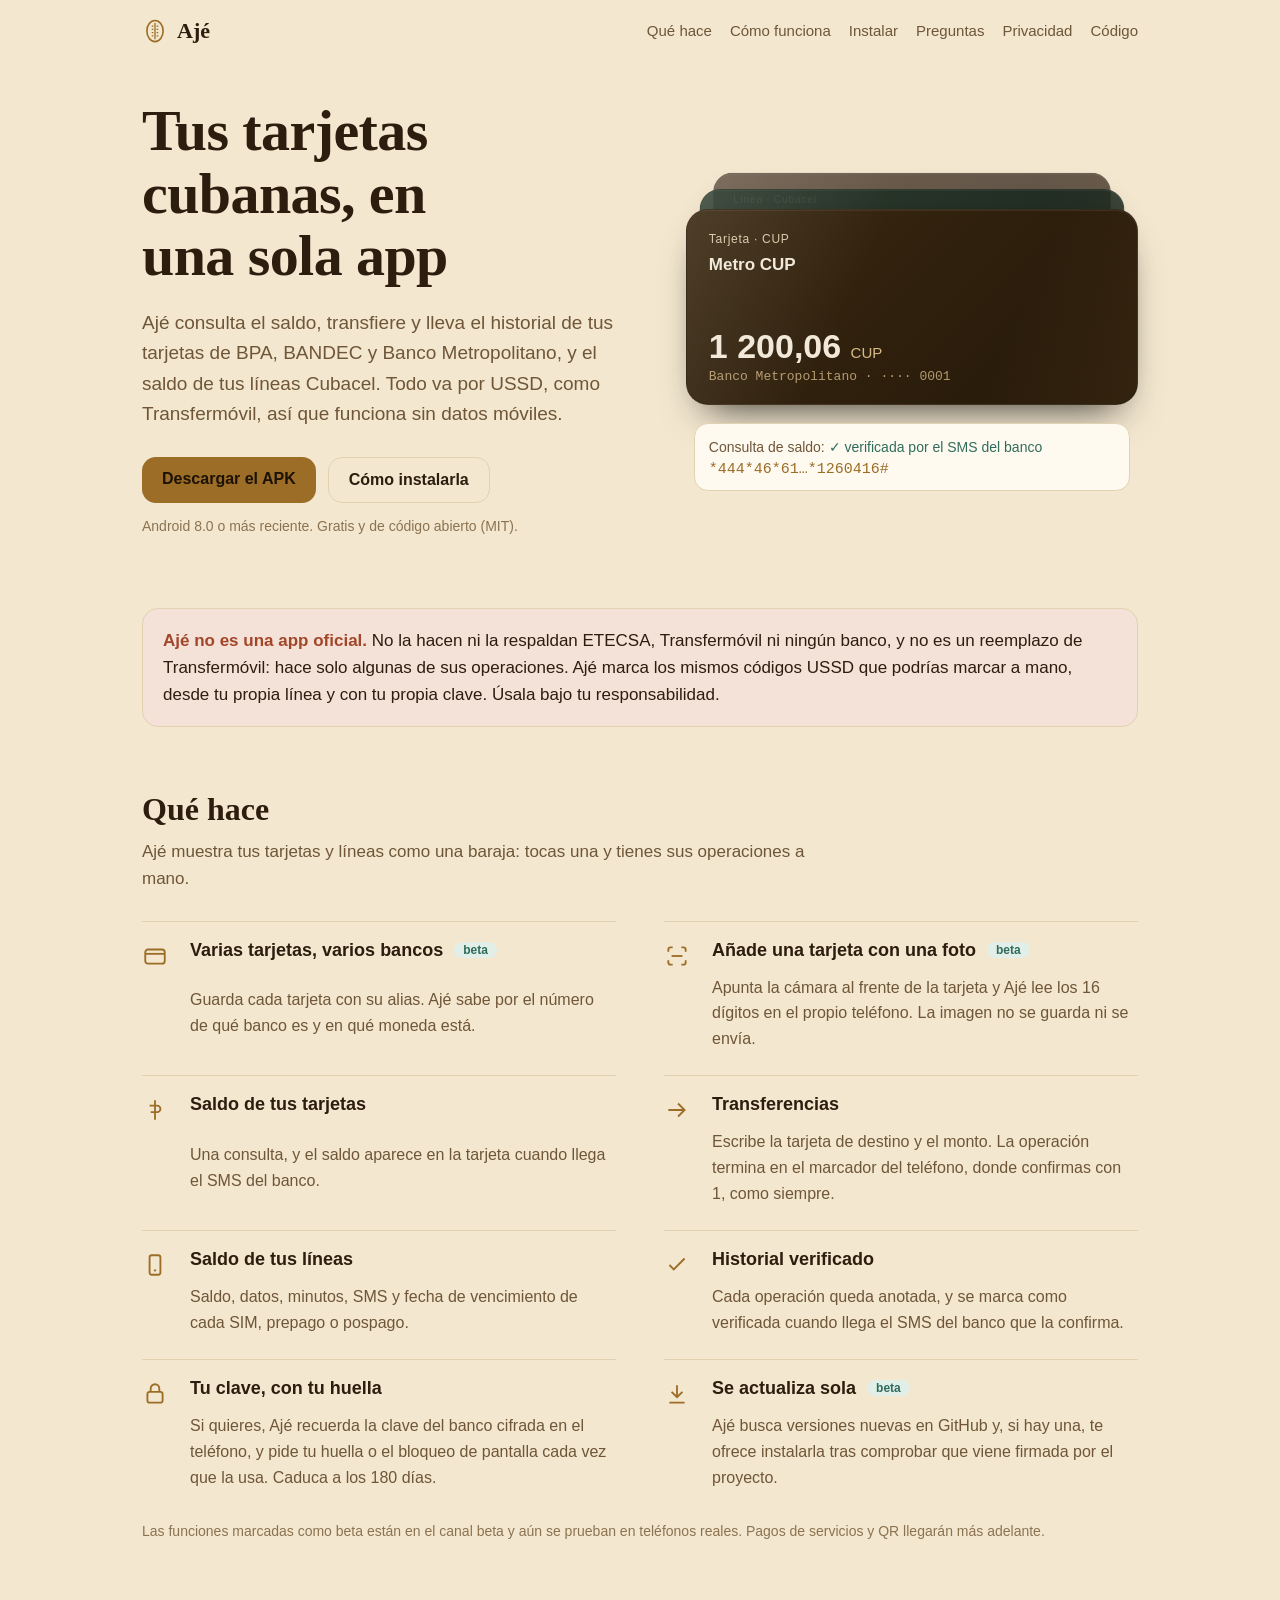
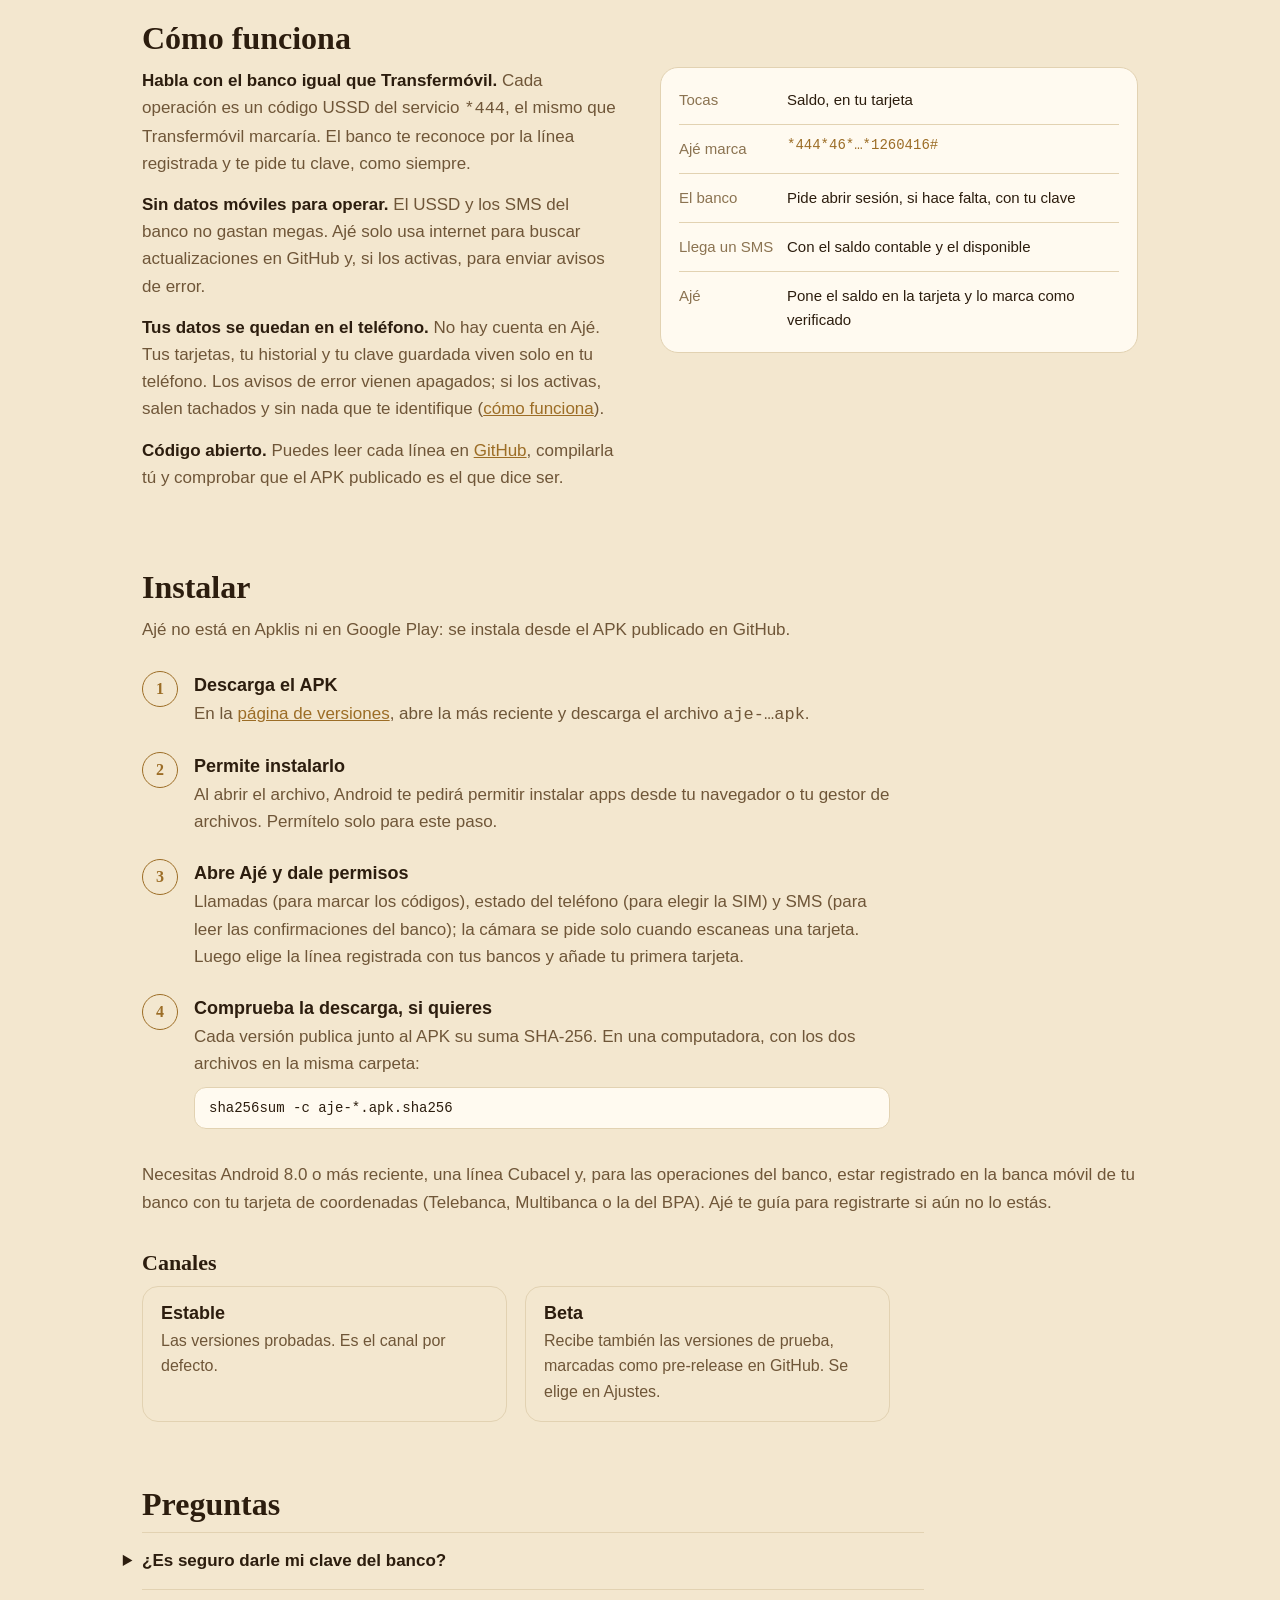
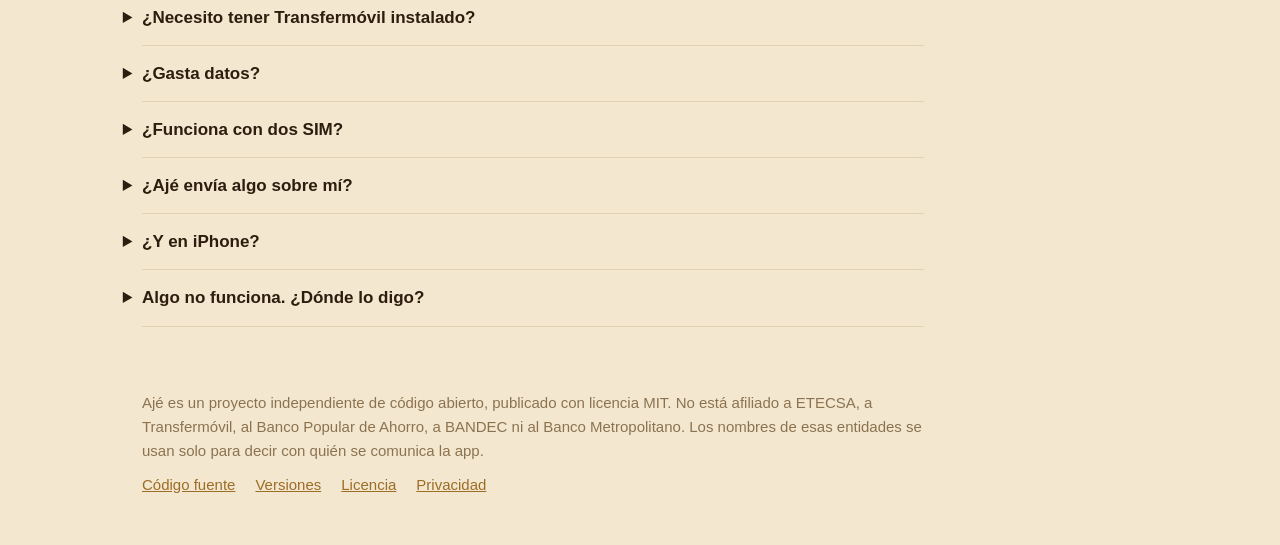
==== site/index.html @ 2c9b6131 "docs: landing moves to site/, privacy page and telemetry docs docs/index.html, which GitHub Pages se" ====
<!doctype html>
<html lang="es">
<head>
<meta charset="utf-8">
<meta name="viewport" content="width=device-width,initial-scale=1">
<title>Ajé · tus tarjetas cubanas en una app</title>
<meta name="description" content="Ajé es una app Android de código abierto para consultar saldo, transferir y gestionar tus tarjetas de BPA, BANDEC y Banco Metropolitano por USSD, sin datos móviles. No es una app oficial.">
<meta name="theme-color" content="#17100a">
<style>
:root{
  --bg:#17100a;--surface:#211710;--raised:#2b1f15;--line:#3a2a1b;
  --gold:#e8b765;--gold-deep:#c4914a;--bone:#f1e8d8;--muted:#b09a7d;--faint:#8a765c;
  --river:#5fa391;--river-bg:#16271f;--clay-bg:#2a1611;--clay:#e0937a;
  --serif:"Iowan Old Style","Palatino Linotype",Palatino,"Book Antiqua",Georgia,serif;
  --sans:-apple-system,BlinkMacSystemFont,"Segoe UI",Roboto,"Helvetica Neue",Arial,sans-serif;
  --mono:ui-monospace,"SF Mono",Menlo,Consolas,"Liberation Mono",monospace;
}
@media (prefers-color-scheme:light){
  :root{--bg:#f3e7cf;--surface:#fffaf0;--raised:#f7eeda;--line:#e2d2b2;--gold:#9c6d26;--gold-deep:#7d561c;
    --bone:#2c1d0e;--muted:#6f5638;--faint:#8b7351;--river:#2f6b5c;--river-bg:#e2efe8;--clay-bg:#f4e2d8;--clay:#a2462a}
}
*{box-sizing:border-box}
html{-webkit-text-size-adjust:100%}
body{margin:0;background:var(--bg);color:var(--bone);font:17px/1.6 var(--sans)}
a{color:var(--gold)}
a:focus-visible,button:focus-visible,summary:focus-visible{outline:2px solid var(--gold);outline-offset:3px;border-radius:4px}
.wrap{max-width:1040px;margin:0 auto;padding:0 22px}
header.top{display:flex;align-items:center;gap:14px;padding:18px 0}
.mark{font:600 22px var(--serif);color:var(--bone);text-decoration:none;display:flex;align-items:center;gap:9px}
.mark svg{width:26px;height:26px}
header.top nav{margin-left:auto;display:flex;gap:18px;font-size:15px}
header.top nav a{color:var(--muted);text-decoration:none}
header.top nav a:hover{color:var(--bone)}

/* hero: the deck of cards the app shows, and the code it dials */
.hero{display:grid;grid-template-columns:1.05fr .95fr;gap:44px;align-items:center;padding:38px 0 30px}
h1{font:600 clamp(36px,5.4vw,58px)/1.08 var(--serif);margin:0;letter-spacing:-.01em;max-width:13ch}
.lede{font-size:19px;color:var(--muted);max-width:34em;margin:20px 0 0}
.ctas{display:flex;flex-wrap:wrap;gap:12px;margin-top:28px}
.btn{display:inline-block;padding:13px 20px;border-radius:14px;font:600 16px var(--sans);text-decoration:none}
.btn.gold{background:var(--gold);color:#1d1206}
.btn.ghost{border:1px solid var(--line);color:var(--bone)}
.small{font-size:14px;color:var(--faint);margin-top:12px}

.deck{position:relative;height:330px}
.card{position:absolute;left:0;right:0;height:196px;border-radius:22px;padding:20px 22px;color:#f1e8d8;
  display:flex;flex-direction:column;justify-content:space-between;border:1px solid rgba(255,255,255,.08);
  box-shadow:0 22px 40px -20px rgba(0,0,0,.75),inset 0 1px 0 rgba(255,255,255,.07)}
.card:before{content:"";position:absolute;inset:0;border-radius:inherit;background:linear-gradient(115deg,rgba(255,255,255,.1),transparent 38%,transparent 70%,rgba(232,183,101,.08));pointer-events:none}
.card .kind{font-size:12px;letter-spacing:.06em;color:#d8c8a8}
.card .name{font-weight:600;margin-top:2px}
.card .bal{font:600 34px/1 var(--sans);font-variant-numeric:tabular-nums}
.card .bal small{font-size:15px;color:#d8bb86;font-weight:500}
.card .no{font:13px var(--mono);color:#b49a6f;margin-top:6px}
.c3{top:0;transform:scale(.88);background:linear-gradient(135deg,#352318,#20140b);opacity:.7}
.c2{top:22px;transform:scale(.94);background:linear-gradient(135deg,#243528,#132019);opacity:.88}
.c1{top:48px;background:linear-gradient(135deg,#3a2912,#241708)}
.dial{position:absolute;left:8px;right:8px;bottom:0;background:var(--surface);border:1px solid var(--line);border-radius:14px;padding:12px 14px;font-size:14px;color:var(--muted)}
.dial code{display:block;font:15px var(--mono);color:var(--gold);margin-top:3px;white-space:nowrap;overflow:hidden;text-overflow:ellipsis}
.dial .ok{color:var(--river)}
@media (prefers-reduced-motion:no-preference){
  .c1{animation:rise .9s cubic-bezier(.2,0,0,1) .1s both}
  .dial{animation:fade .6s ease-out .7s both}
  @keyframes rise{from{transform:translateY(26px);opacity:0}}
  @keyframes fade{from{opacity:0}}
}

.notice{margin:26px 0 8px;padding:18px 20px;border-radius:16px;background:var(--clay-bg);color:var(--bone);border:1px solid var(--line)}
.notice p{margin:0;max-width:62em}
.notice b{color:var(--clay)}

section{padding:56px 0 8px}
h2{font:600 32px/1.15 var(--serif);margin:0 0 10px}
.intro{color:var(--muted);max-width:40em;margin:0 0 28px}

.features{display:grid;grid-template-columns:1fr 1fr;gap:6px 48px}
.feat{display:grid;grid-template-columns:34px 1fr;gap:4px 14px;padding:18px 0;border-top:1px solid var(--line)}
.feat svg{width:26px;height:26px;color:var(--gold);margin-top:3px}
.feat h3{font:600 18px var(--sans);margin:0}
.feat p{margin:2px 0 0;color:var(--muted);font-size:16px;grid-column:2}
.tag{display:inline-block;font-size:12px;font-weight:600;border-radius:999px;padding:1px 9px;margin-left:6px;vertical-align:2px;background:var(--river-bg);color:var(--river)}

.how{display:grid;grid-template-columns:1fr 1fr;gap:40px;align-items:start}
.how p{color:var(--muted);margin:0 0 14px}
.how p b{color:var(--bone)}
.flow{background:var(--surface);border:1px solid var(--line);border-radius:18px;padding:8px 18px}
.flow div{display:grid;grid-template-columns:96px 1fr;gap:12px;padding:12px 0;border-bottom:1px solid var(--line);font-size:15px}
.flow div:last-child{border:0}
.flow span{color:var(--faint)}
.flow code{font:14px var(--mono);color:var(--gold);overflow-wrap:anywhere}

ol.steps{list-style:none;counter-reset:s;padding:0;margin:0;max-width:44em}
ol.steps li{counter-increment:s;position:relative;padding:4px 0 24px 52px}
ol.steps li:before{content:counter(s);position:absolute;left:0;top:0;width:34px;height:34px;border-radius:50%;
  border:1px solid var(--gold);color:var(--gold);display:grid;place-items:center;font:600 16px var(--serif)}
ol.steps h3{font:600 18px var(--sans);margin:0 0 4px}
ol.steps p{margin:0;color:var(--muted)}
pre{background:var(--surface);border:1px solid var(--line);border-radius:12px;padding:12px 14px;font:14px var(--mono);color:var(--bone);overflow-x:auto;margin:10px 0 0}
.req{margin-top:8px;color:var(--muted)}

.channels{display:grid;grid-template-columns:1fr 1fr;gap:18px;margin-top:6px;max-width:44em}
.channels div{border:1px solid var(--line);border-radius:16px;padding:16px 18px}
.channels h3{margin:0 0 4px;font:600 18px var(--sans)}
.channels p{margin:0;color:var(--muted);font-size:16px}

details{border-top:1px solid var(--line);padding:14px 0;max-width:46em}
details:last-of-type{border-bottom:1px solid var(--line)}
summary{cursor:pointer;font-weight:600;list-style-position:outside}
details p{color:var(--muted);margin:10px 0 0}

footer{padding:56px 0 40px;color:var(--faint);font-size:15px}
footer p{max-width:52em;margin:0 0 10px}

@media (max-width:820px){
  .hero,.how{grid-template-columns:1fr;gap:30px}
  .features,.channels{grid-template-columns:1fr}
  header.top nav{display:none}
  .deck{height:310px;max-width:400px}
}
</style>
</head>
<body>
<div class="wrap">

<header class="top">
  <a class="mark" href="#">
    <svg viewBox="0 0 32 32" aria-hidden="true"><ellipse cx="16" cy="16" rx="10" ry="13" fill="none" stroke="currentColor" stroke-width="2" style="color:var(--gold)"/><path d="M16 6v20M12 10h2M12 14h2M12 18h2M12 22h2M18 10h2M18 14h2M18 18h2M18 22h2" stroke="currentColor" stroke-width="1.6" style="color:var(--gold)"/></svg>
    Ajé
  </a>
  <nav aria-label="Secciones">
    <a href="#que-hace">Qué hace</a>
    <a href="#como-funciona">Cómo funciona</a>
    <a href="#instalar">Instalar</a>
    <a href="#preguntas">Preguntas</a>
    <a href="privacidad">Privacidad</a>
    <a href="https://github.com/apiad/aje">Código</a>
  </nav>
</header>

<main>
<div class="hero">
  <div>
    <h1>Tus tarjetas cubanas, en una sola app</h1>
    <p class="lede">Ajé consulta el saldo, transfiere y lleva el historial de tus tarjetas de BPA, BANDEC y Banco Metropolitano, y el saldo de tus líneas Cubacel. Todo va por USSD, como Transfermóvil, así que funciona sin datos móviles.</p>
    <div class="ctas">
      <a class="btn gold" href="https://github.com/apiad/aje/releases">Descargar el APK</a>
      <a class="btn ghost" href="#instalar">Cómo instalarla</a>
    </div>
    <p class="small">Android 8.0 o más reciente. Gratis y de código abierto (MIT).</p>
  </div>
  <div class="deck" aria-label="Así se ven tus cuentas en Ajé (datos de ejemplo)">
    <div class="card c3"><div><div class="kind">Línea · Cubacel</div><div class="name">SIM 1</div></div><div><div class="bal">185,00 <small>CUP</small></div></div></div>
    <div class="card c2"><div><div class="kind">Tarjeta · USD</div><div class="name">BANDEC MLC</div></div><div><div class="bal">215,40 <small>USD</small></div></div></div>
    <div class="card c1"><div><div class="kind">Tarjeta · CUP</div><div class="name">Metro CUP</div></div><div><div class="bal">1 200,06 <small>CUP</small></div><div class="no">Banco Metropolitano · ···· 0001</div></div></div>
    <div class="dial">Consulta de saldo: <span class="ok">✓ verificada por el SMS del banco</span><code>*444*46*61…*1260416#</code></div>
  </div>
</div>

<div class="notice" role="note">
  <p><b>Ajé no es una app oficial.</b> No la hacen ni la respaldan ETECSA, Transfermóvil ni ningún banco, y no es un reemplazo de Transfermóvil: hace solo algunas de sus operaciones. Ajé marca los mismos códigos USSD que podrías marcar a mano, desde tu propia línea y con tu propia clave. Úsala bajo tu responsabilidad.</p>
</div>

<section id="que-hace">
  <h2>Qué hace</h2>
  <p class="intro">Ajé muestra tus tarjetas y líneas como una baraja: tocas una y tienes sus operaciones a mano.</p>
  <div class="features">
    <div class="feat">
      <svg viewBox="0 0 24 24" fill="none" stroke="currentColor" stroke-width="1.7" aria-hidden="true"><rect x="3" y="6" width="18" height="13" rx="2.5"/><path d="M3 10h18"/></svg>
      <h3>Varias tarjetas, varios bancos <span class="tag">beta</span></h3>
      <p>Guarda cada tarjeta con su alias. Ajé sabe por el número de qué banco es y en qué moneda está.</p>
    </div>
    <div class="feat">
      <svg viewBox="0 0 24 24" fill="none" stroke="currentColor" stroke-width="1.7" aria-hidden="true"><path d="M4 8V6a2 2 0 0 1 2-2h2M16 4h2a2 2 0 0 1 2 2v2M20 16v2a2 2 0 0 1-2 2h-2M8 20H6a2 2 0 0 1-2-2v-2"/><path d="M7 12h10"/></svg>
      <h3>Añade una tarjeta con una foto <span class="tag">beta</span></h3>
      <p>Apunta la cámara al frente de la tarjeta y Ajé lee los 16 dígitos en el propio teléfono. La imagen no se guarda ni se envía.</p>
    </div>
    <div class="feat">
      <svg viewBox="0 0 24 24" fill="none" stroke="currentColor" stroke-width="1.7" aria-hidden="true"><path d="M12 3v18M7 8h7a3 3 0 0 1 0 6H8"/></svg>
      <h3>Saldo de tus tarjetas</h3>
      <p>Una consulta, y el saldo aparece en la tarjeta cuando llega el SMS del banco.</p>
    </div>
    <div class="feat">
      <svg viewBox="0 0 24 24" fill="none" stroke="currentColor" stroke-width="1.7" aria-hidden="true"><path d="M4 12h14M13 6l6 6-6 6"/></svg>
      <h3>Transferencias</h3>
      <p>Escribe la tarjeta de destino y el monto. La operación termina en el marcador del teléfono, donde confirmas con 1, como siempre.</p>
    </div>
    <div class="feat">
      <svg viewBox="0 0 24 24" fill="none" stroke="currentColor" stroke-width="1.7" aria-hidden="true"><rect x="7" y="3" width="10" height="18" rx="2"/><path d="M11 17h2"/></svg>
      <h3>Saldo de tus líneas</h3>
      <p>Saldo, datos, minutos, SMS y fecha de vencimiento de cada SIM, prepago o pospago.</p>
    </div>
    <div class="feat">
      <svg viewBox="0 0 24 24" fill="none" stroke="currentColor" stroke-width="1.7" aria-hidden="true"><path d="M5 12l4 4 10-10"/></svg>
      <h3>Historial verificado</h3>
      <p>Cada operación queda anotada, y se marca como verificada cuando llega el SMS del banco que la confirma.</p>
    </div>
    <div class="feat">
      <svg viewBox="0 0 24 24" fill="none" stroke="currentColor" stroke-width="1.7" aria-hidden="true"><rect x="5" y="10" width="14" height="10" rx="2"/><path d="M8 10V7a4 4 0 0 1 8 0v3"/></svg>
      <h3>Tu clave, con tu huella</h3>
      <p>Si quieres, Ajé recuerda la clave del banco cifrada en el teléfono, y pide tu huella o el bloqueo de pantalla cada vez que la usa. Caduca a los 180 días.</p>
    </div>
    <div class="feat">
      <svg viewBox="0 0 24 24" fill="none" stroke="currentColor" stroke-width="1.7" aria-hidden="true"><path d="M12 4v11M7 10l5 5 5-5M5 20h14"/></svg>
      <h3>Se actualiza sola <span class="tag">beta</span></h3>
      <p>Ajé busca versiones nuevas en GitHub y, si hay una, te ofrece instalarla tras comprobar que viene firmada por el proyecto.</p>
    </div>
  </div>
  <p class="small">Las funciones marcadas como beta están en el canal beta y aún se prueban en teléfonos reales. Pagos de servicios y QR llegarán más adelante.</p>
</section>

<section id="como-funciona">
  <h2>Cómo funciona</h2>
  <div class="how">
    <div>
      <p><b>Habla con el banco igual que Transfermóvil.</b> Cada operación es un código USSD del servicio <code>*444</code>, el mismo que Transfermóvil marcaría. El banco te reconoce por la línea registrada y te pide tu clave, como siempre.</p>
      <p><b>Sin datos móviles para operar.</b> El USSD y los SMS del banco no gastan megas. Ajé solo usa internet para buscar actualizaciones en GitHub y, si los activas, para enviar avisos de error.</p>
      <p><b>Tus datos se quedan en el teléfono.</b> No hay cuenta en Ajé. Tus tarjetas, tu historial y tu clave guardada viven solo en tu teléfono. Los avisos de error vienen apagados; si los activas, salen tachados y sin nada que te identifique (<a href="privacidad">cómo funciona</a>).</p>
      <p><b>Código abierto.</b> Puedes leer cada línea en <a href="https://github.com/apiad/aje">GitHub</a>, compilarla tú y comprobar que el APK publicado es el que dice ser.</p>
    </div>
    <div class="flow" aria-label="Una consulta de saldo, paso a paso">
      <div><span>Tocas</span>Saldo, en tu tarjeta</div>
      <div><span>Ajé marca</span><code>*444*46*…*1260416#</code></div>
      <div><span>El banco</span>Pide abrir sesión, si hace falta, con tu clave</div>
      <div><span>Llega un SMS</span>Con el saldo contable y el disponible</div>
      <div><span>Ajé</span>Pone el saldo en la tarjeta y lo marca como verificado</div>
    </div>
  </div>
</section>

<section id="instalar">
  <h2>Instalar</h2>
  <p class="intro">Ajé no está en Apklis ni en Google Play: se instala desde el APK publicado en GitHub.</p>
  <ol class="steps">
    <li><h3>Descarga el APK</h3><p>En la <a href="https://github.com/apiad/aje/releases">página de versiones</a>, abre la más reciente y descarga el archivo <code>aje-…apk</code>.</p></li>
    <li><h3>Permite instalarlo</h3><p>Al abrir el archivo, Android te pedirá permitir instalar apps desde tu navegador o tu gestor de archivos. Permítelo solo para este paso.</p></li>
    <li><h3>Abre Ajé y dale permisos</h3><p>Llamadas (para marcar los códigos), estado del teléfono (para elegir la SIM) y SMS (para leer las confirmaciones del banco); la cámara se pide solo cuando escaneas una tarjeta. Luego elige la línea registrada con tus bancos y añade tu primera tarjeta.</p></li>
    <li><h3>Comprueba la descarga, si quieres</h3><p>Cada versión publica junto al APK su suma SHA-256. En una computadora, con los dos archivos en la misma carpeta:</p><pre>sha256sum -c aje-*.apk.sha256</pre></li>
  </ol>
  <p class="req">Necesitas Android 8.0 o más reciente, una línea Cubacel y, para las operaciones del banco, estar registrado en la banca móvil de tu banco con tu tarjeta de coordenadas (Telebanca, Multibanca o la del BPA). Ajé te guía para registrarte si aún no lo estás.</p>

  <h3 style="font:600 22px var(--serif);margin:34px 0 10px">Canales</h3>
  <div class="channels">
    <div><h3>Estable</h3><p>Las versiones probadas. Es el canal por defecto.</p></div>
    <div><h3>Beta</h3><p>Recibe también las versiones de prueba, marcadas como pre-release en GitHub. Se elige en Ajustes.</p></div>
  </div>
</section>

<section id="preguntas">
  <h2>Preguntas</h2>
  <details>
    <summary>¿Es seguro darle mi clave del banco?</summary>
    <p>Ajé solo pone la clave dentro del código que marca, igual que si la escribieras tú en el marcador. No la guarda salvo que lo pidas, y entonces queda cifrada con una llave del propio teléfono que exige tu huella o tu bloqueo de pantalla. Solo viaja al banco, dentro del código que marca, y a ningún otro sitio.</p>
  </details>
  <details>
    <summary>¿Necesito tener Transfermóvil instalado?</summary>
    <p>No. Ajé habla directamente con el banco por USSD. Para las operaciones que Ajé no hace todavía, sigue usando Transfermóvil.</p>
  </details>
  <details>
    <summary>¿Gasta datos?</summary>
    <p>Las operaciones no: van por USSD y SMS. Solo buscar e instalar una actualización usa internet, unos 7 MB por versión, y los avisos de error si los activas, unos pocos KB.</p>
  </details>
  <details>
    <summary>¿Funciona con dos SIM?</summary>
    <p>Sí. Eliges una vez qué línea está registrada con tus bancos, y Ajé hace siempre las operaciones del banco desde esa SIM. El saldo móvil se consulta en cada línea.</p>
  </details>
  <details>
    <summary>¿Ajé envía algo sobre mí?</summary>
    <p>Solo si activas los avisos de error, al abrirla por primera vez o en Ajustes. Entonces envía errores y la forma de los mensajes del banco que no sabe leer, con los números y los nombres tachados en el teléfono y sin ningún identificador. Cualquiera puede descargar todo lo recibido. Los detalles están en la <a href="privacidad">página de privacidad</a>.</p>
  </details>
  <details>
    <summary>¿Y en iPhone?</summary>
    <p>No. iOS no deja que una app marque códigos USSD ni lea sus respuestas o los SMS del banco.</p>
  </details>
  <details>
    <summary>Algo no funciona. ¿Dónde lo digo?</summary>
    <p>Abre un issue en <a href="https://github.com/apiad/aje/issues">GitHub</a> diciendo qué hiciste, qué esperabas y qué pasó. Nunca pegues tu número de tarjeta completo ni tu clave.</p>
  </details>
</section>
</main>

<footer>
  <p>Ajé es un proyecto independiente de código abierto, publicado con licencia MIT. No está afiliado a ETECSA, a Transfermóvil, al Banco Popular de Ahorro, a BANDEC ni al Banco Metropolitano. Los nombres de esas entidades se usan solo para decir con quién se comunica la app.</p>
  <p style="display:flex;gap:20px;flex-wrap:wrap"><a href="https://github.com/apiad/aje">Código fuente</a><a href="https://github.com/apiad/aje/releases">Versiones</a><a href="https://github.com/apiad/aje/blob/main/LICENSE">Licencia</a><a href="privacidad">Privacidad</a></p>
</footer>
</div>
</body>
</html>
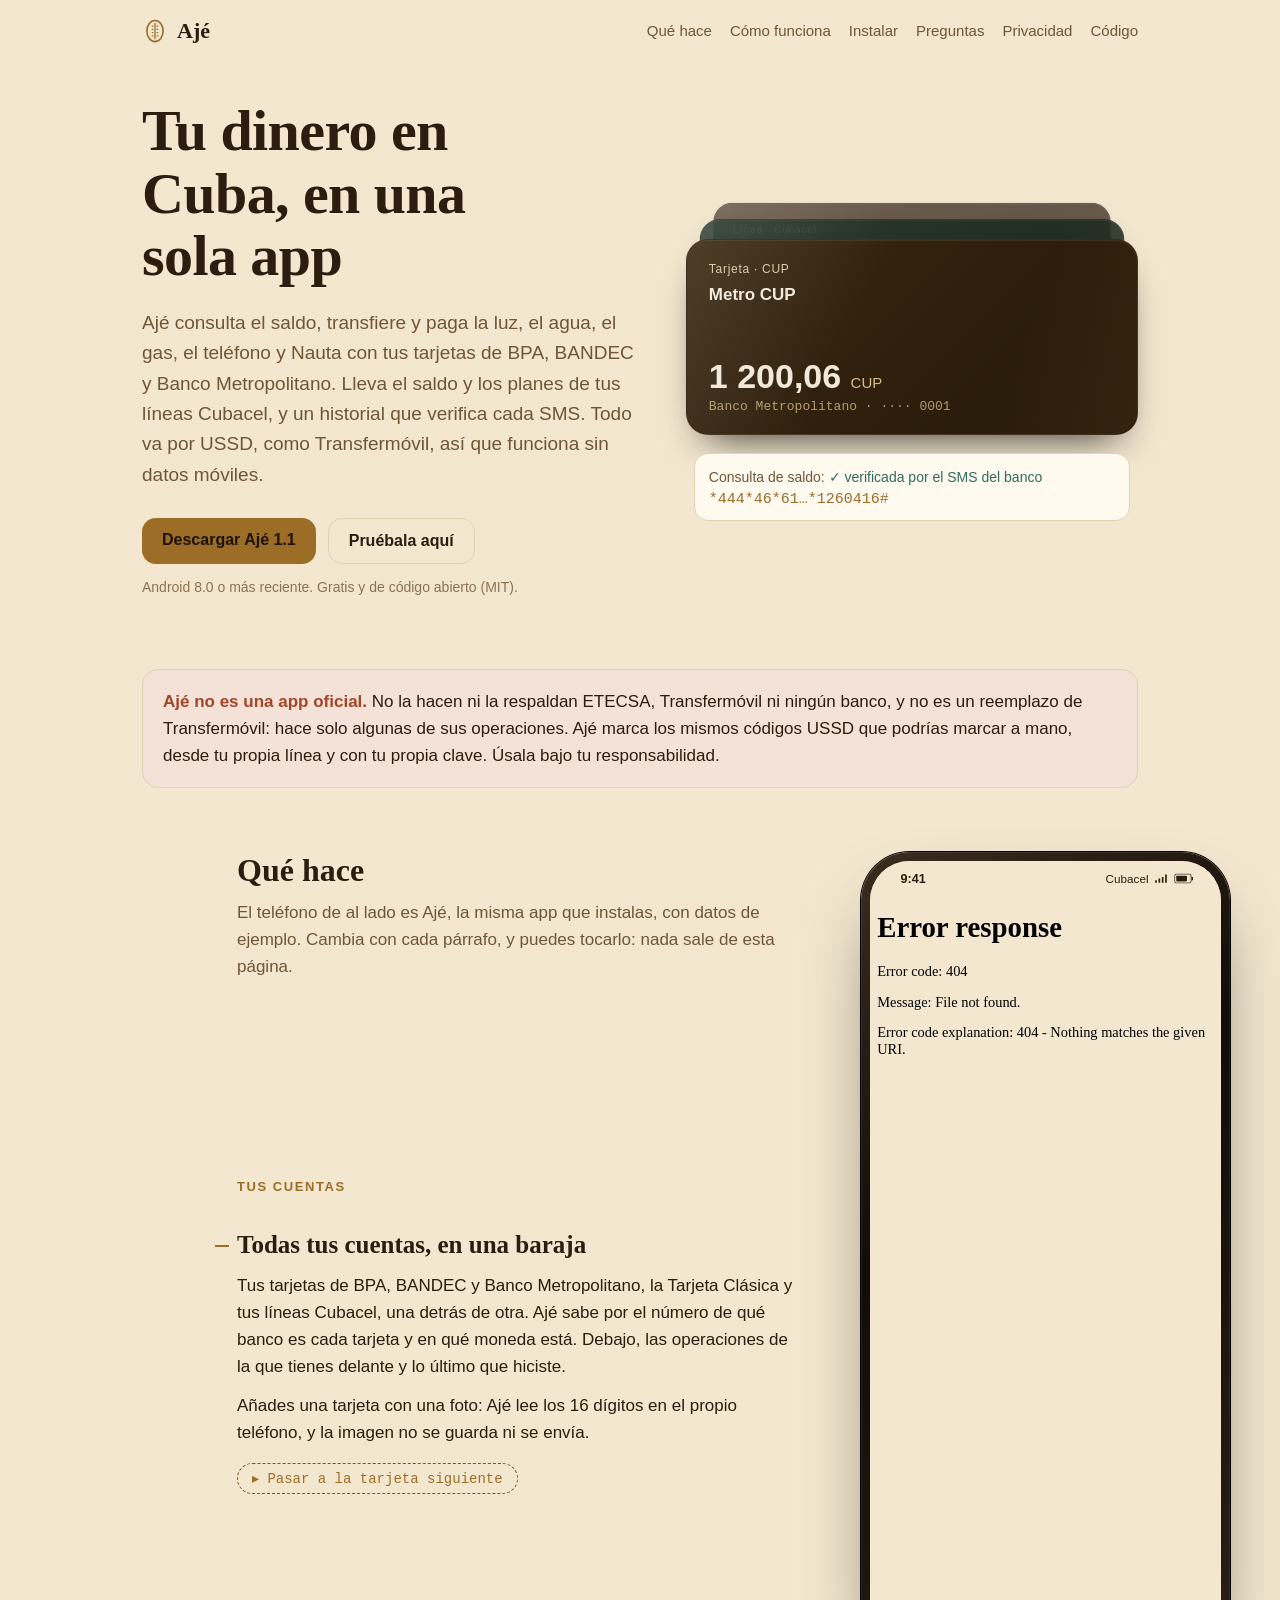
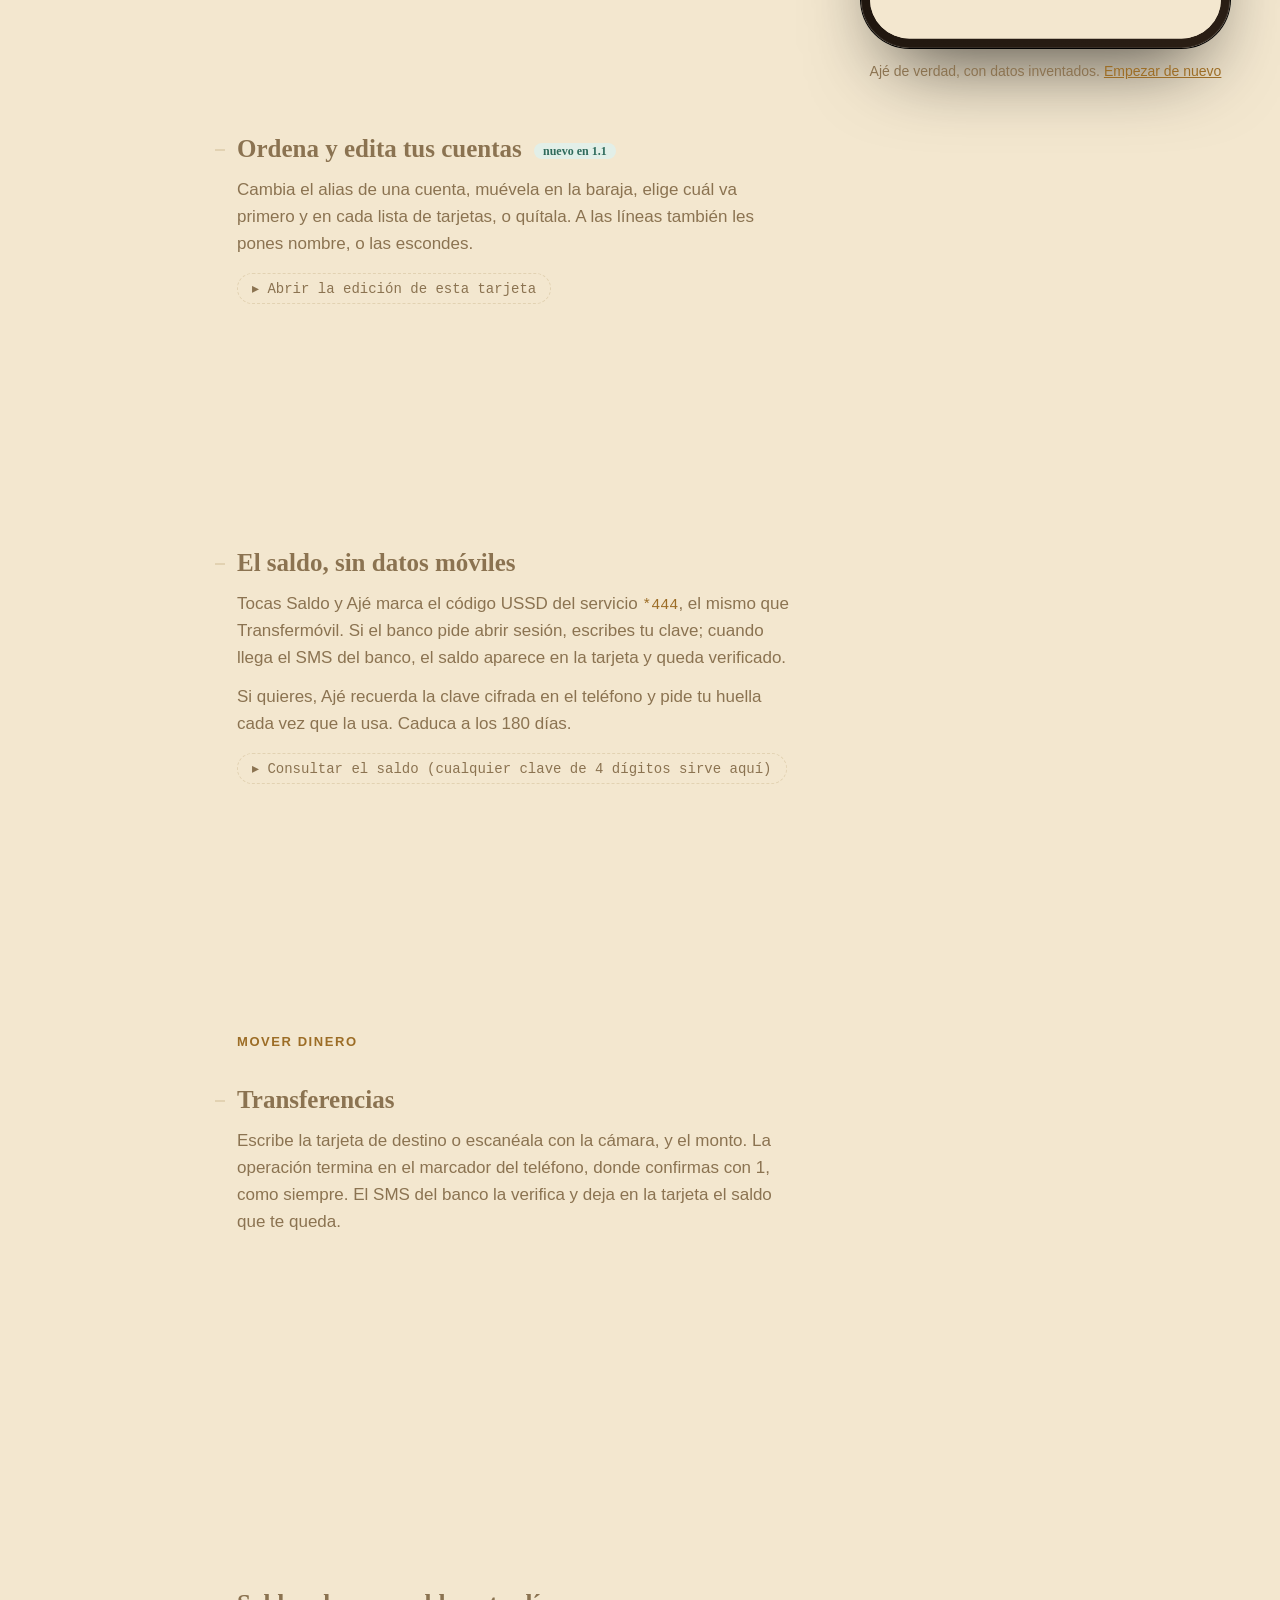
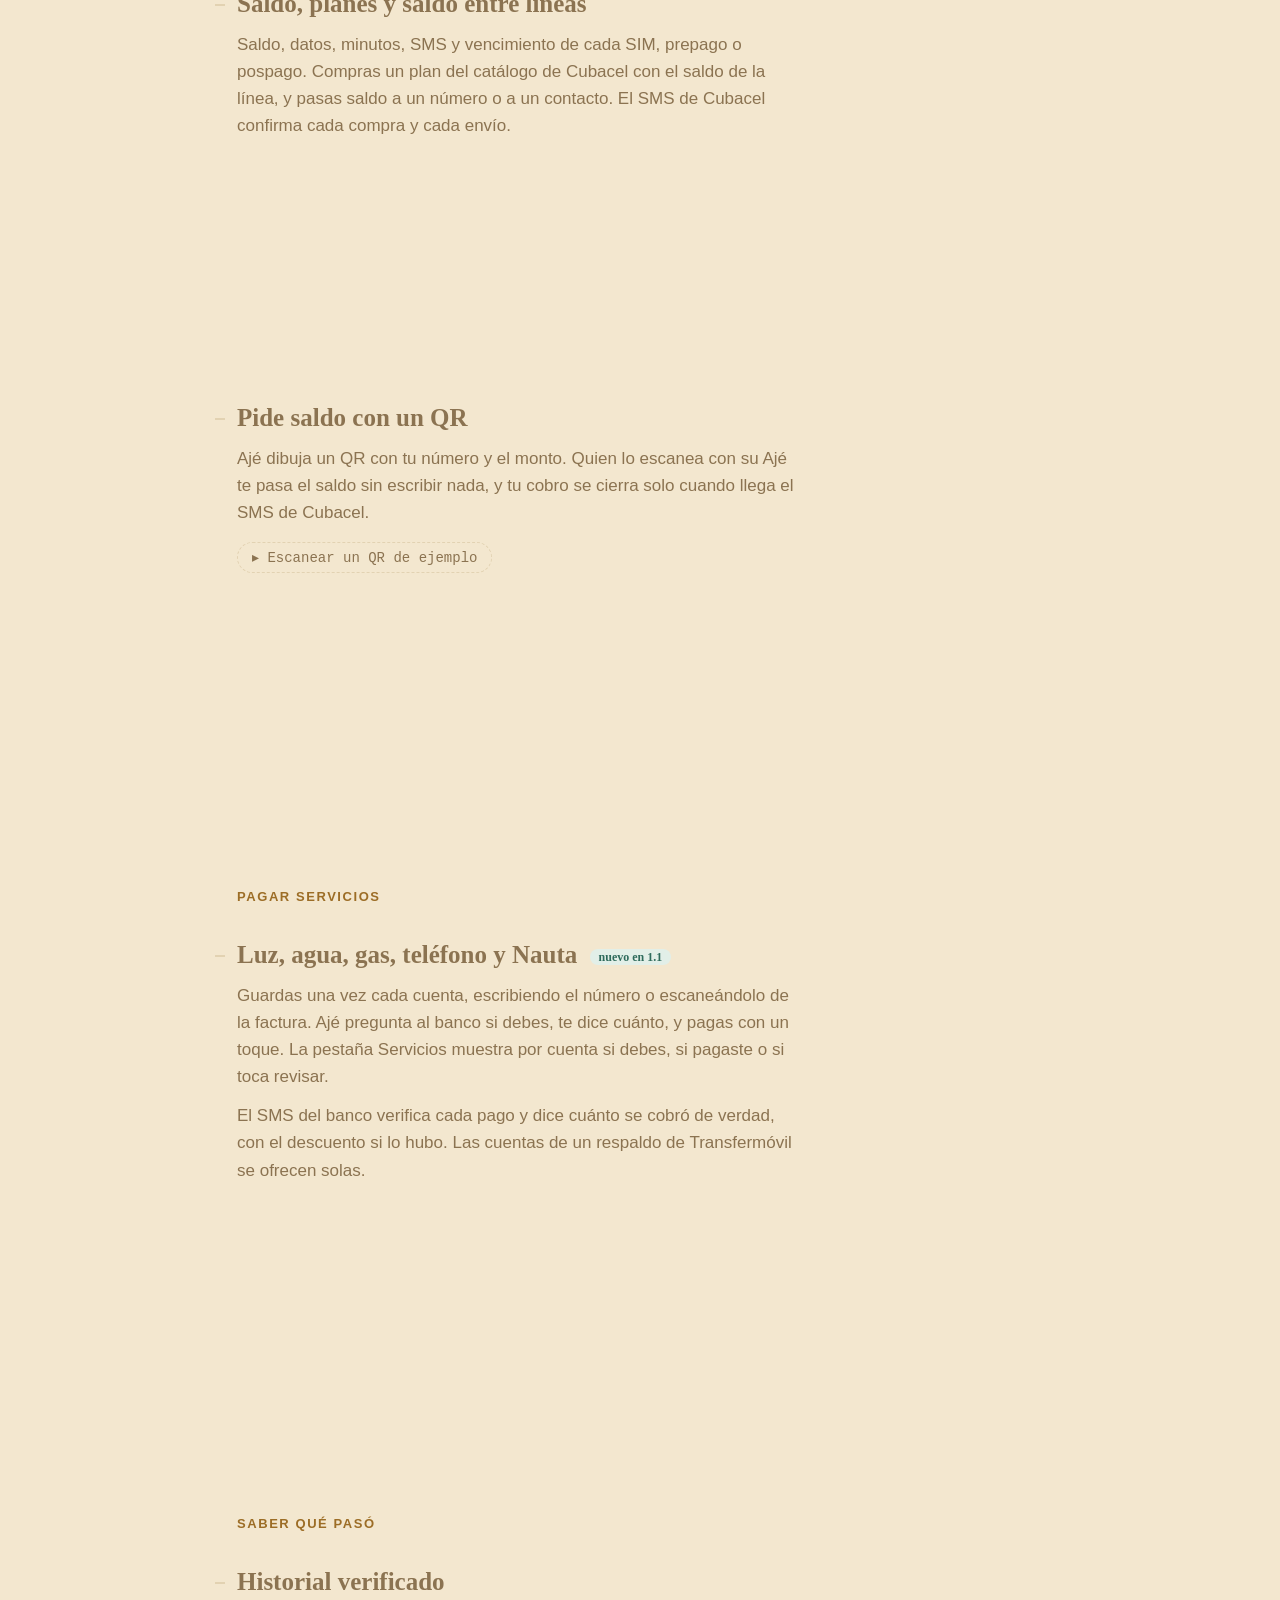
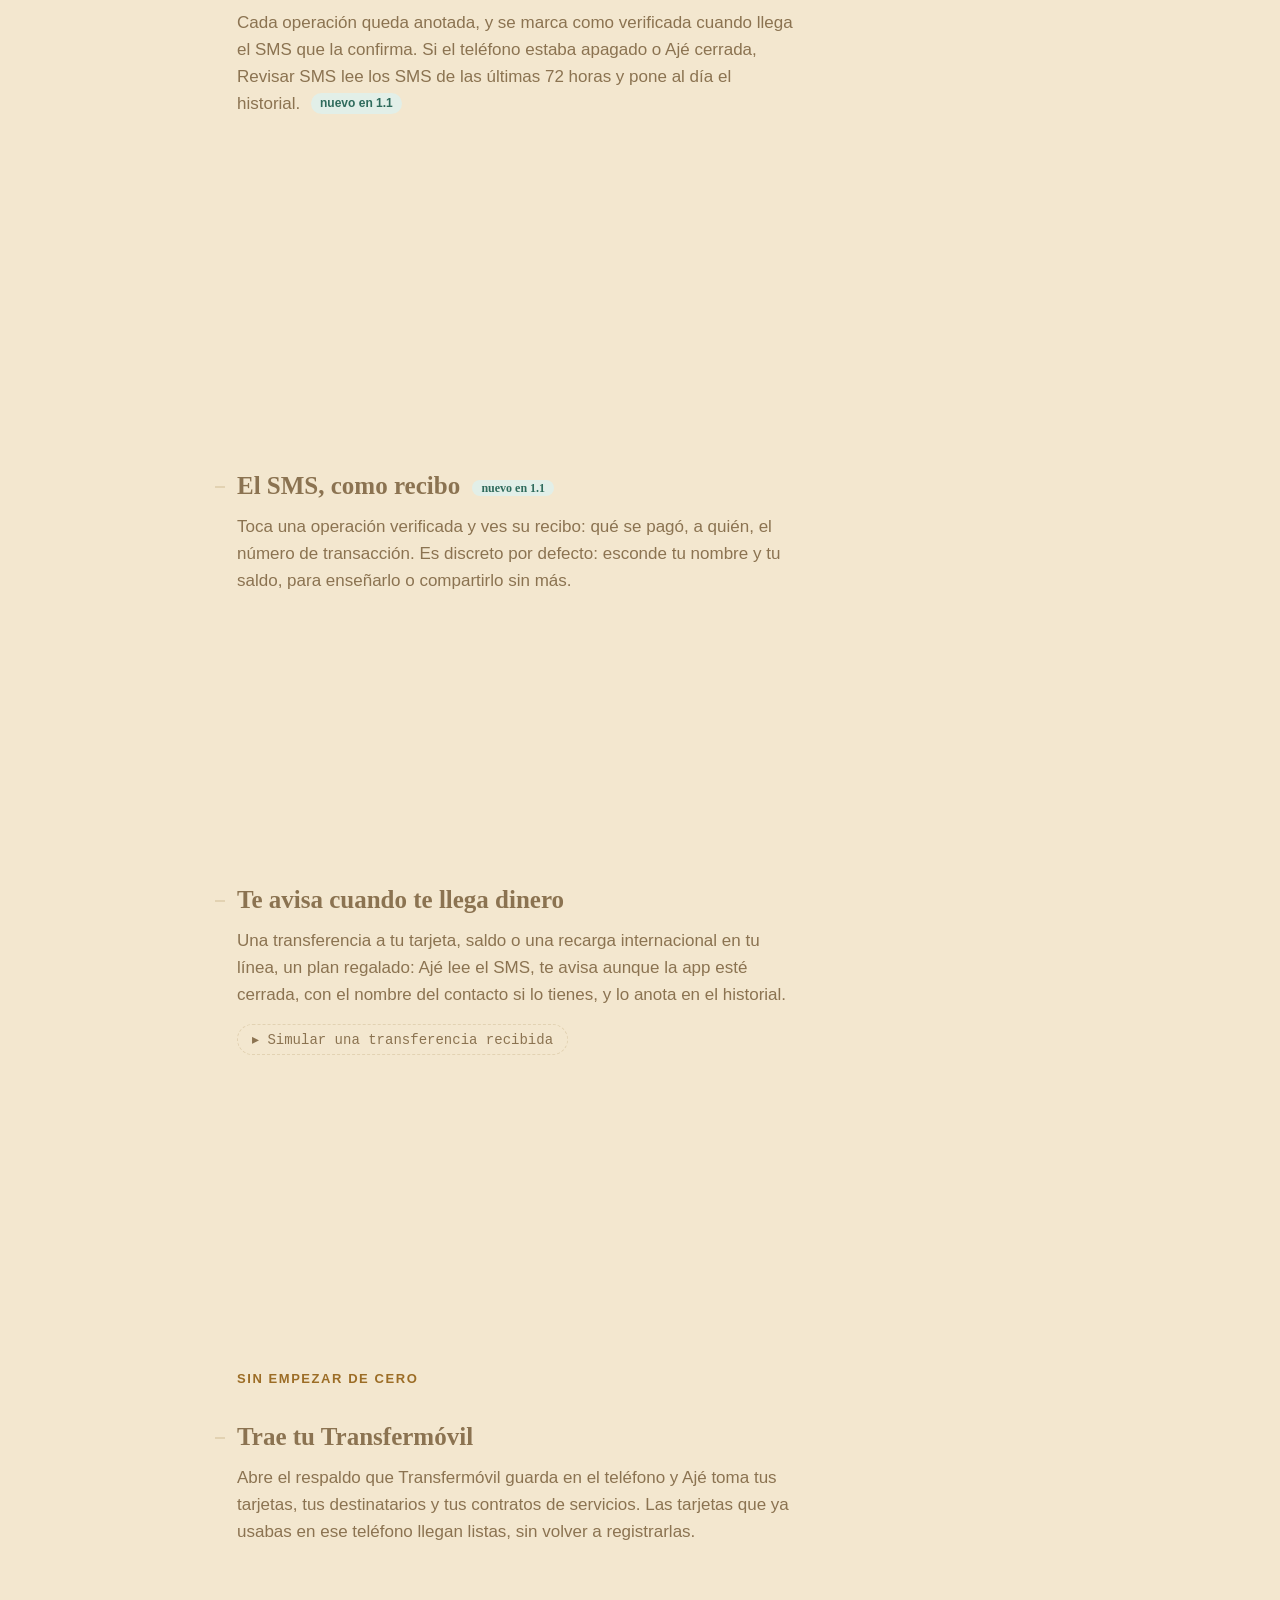
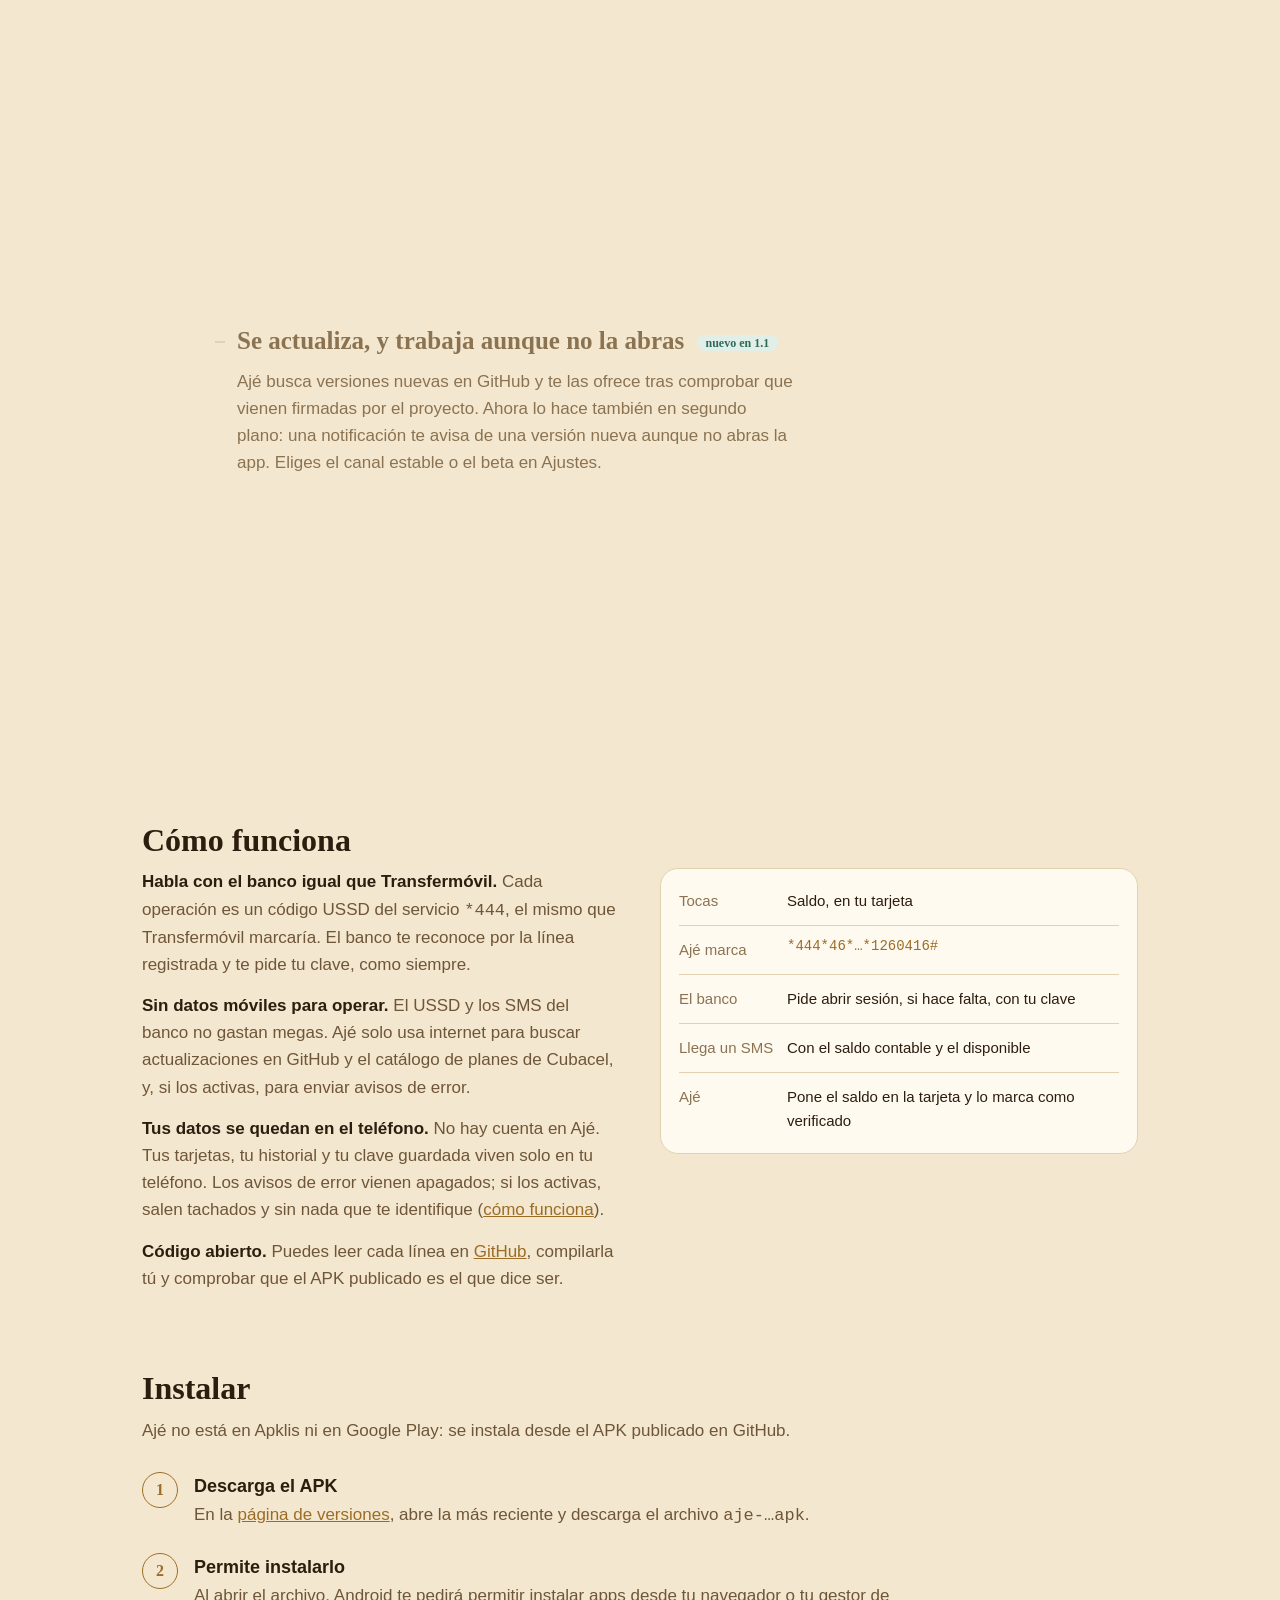
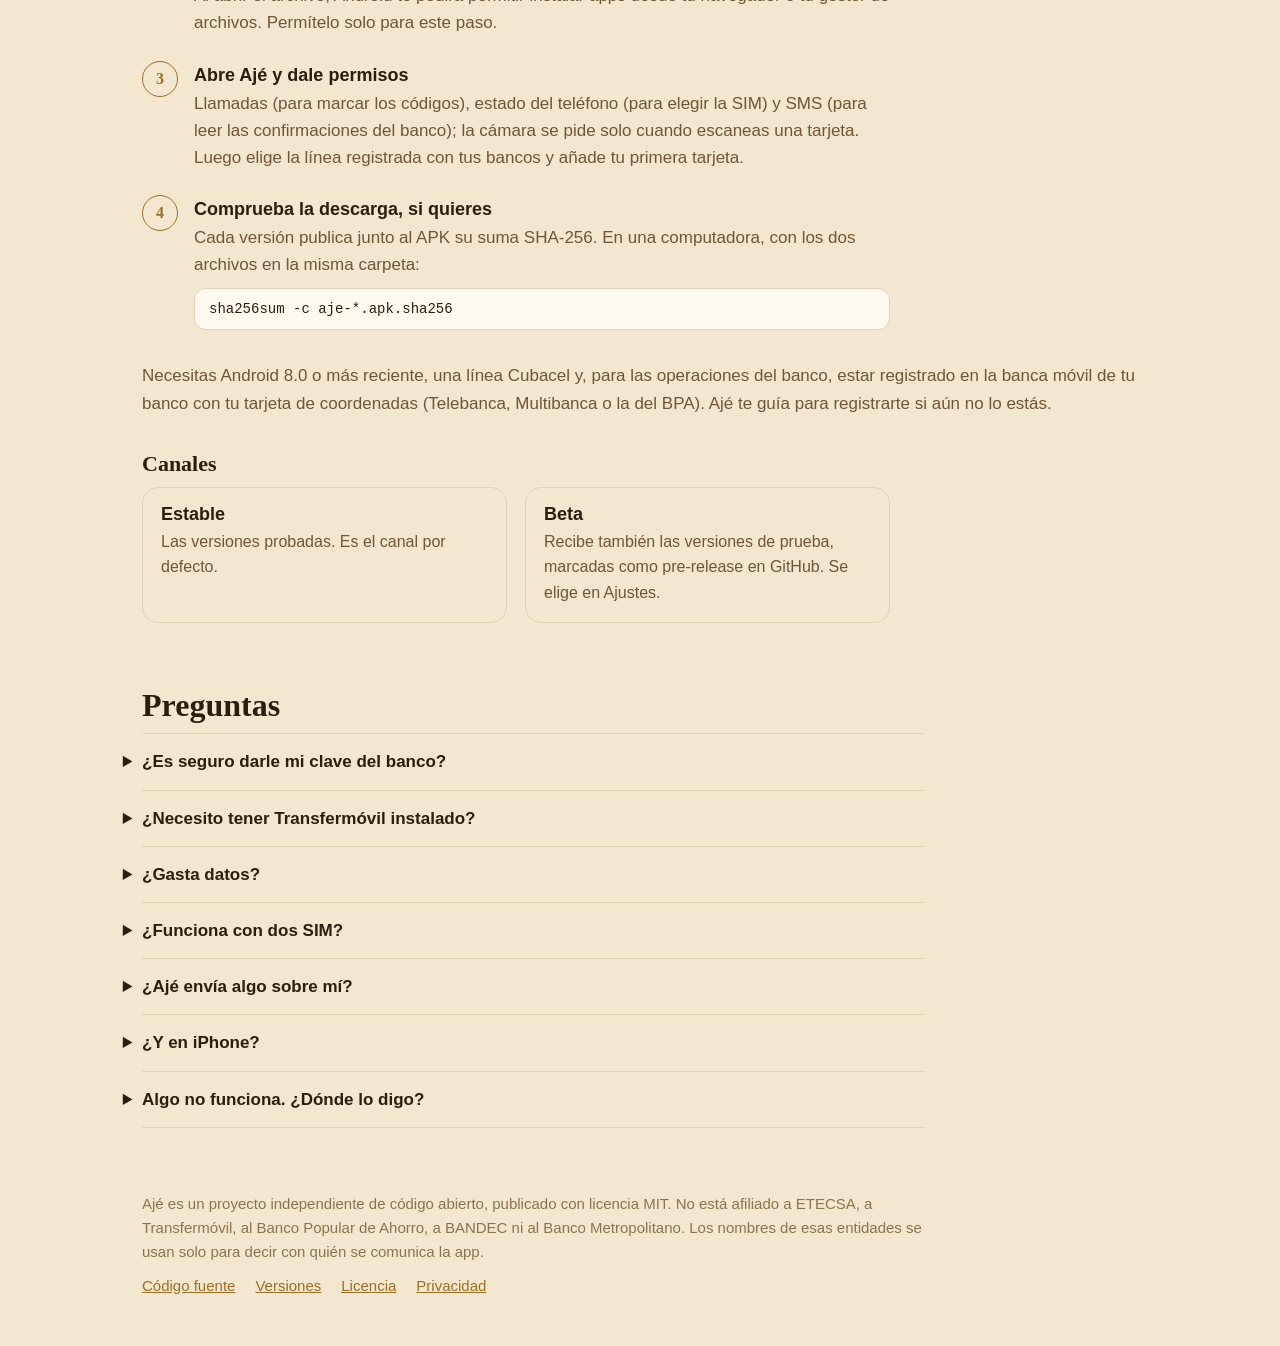
==== commit 0d47eb48: "docs(site): landing for 1.1 with a phone that runs the demo Qué hace becomes chapters beside a stick" ====
--- a/site/index.html
+++ b/site/index.html
@@ -3,8 +3,8 @@
 <head>
 <meta charset="utf-8">
 <meta name="viewport" content="width=device-width,initial-scale=1">
-<title>Ajé · tus tarjetas cubanas en una app</title>
-<meta name="description" content="Ajé es una app Android de código abierto para consultar saldo, transferir y gestionar tus tarjetas de BPA, BANDEC y Banco Metropolitano por USSD, sin datos móviles. No es una app oficial.">
+<title>Ajé · tu dinero en Cuba, en una app</title>
+<meta name="description" content="Ajé es una app Android de código abierto para consultar saldo, transferir y pagar servicios con tus tarjetas de BPA, BANDEC y Banco Metropolitano, y llevar tus líneas Cubacel, por USSD y sin datos móviles. No es una app oficial.">
 <meta name="theme-color" content="#17100a">
 <style>
 :root{
@@ -111,6 +111,48 @@
 footer{padding:56px 0 40px;color:var(--faint);font-size:15px}
 footer p{max-width:52em;margin:0 0 10px}
 
+/* Qué hace: chapters on the left, a phone running the demo (demo.html) on the right, as aegis's site does */
+.app{width:min(1180px,calc(100vw - 44px));margin-left:calc(50% - min(590px,50vw - 22px));display:grid;grid-template-columns:minmax(0,1fr) auto;gap:64px;align-items:start}
+.steps{max-width:560px;justify-self:end}
+.steps .intro{margin-bottom:0}
+.group{margin:0;padding:22vh 0 0}
+.eyebrow{display:block;font:600 13px var(--sans);letter-spacing:.12em;text-transform:uppercase;color:var(--gold)}
+.step{padding:14vh 0 0;min-height:46vh}
+.group+.step{padding-top:4vh}
+.step:last-child{min-height:62vh;padding-bottom:8vh}
+.step h4{font:600 25px/1.2 var(--serif);margin:0 0 12px;position:relative;transition:color .3s}
+.step h4::before{content:"";position:absolute;left:-22px;top:.6em;width:10px;height:2px;background:var(--line);transition:background .3s,width .3s}
+.step.on h4::before{background:var(--gold);width:14px}
+.step p{margin:0 0 12px;transition:color .4s}
+.step:not(.on) p,.step:not(.on) h4{color:var(--faint)}
+.step code{font:15px var(--mono);color:var(--gold)}
+.try{font:14px var(--mono);color:var(--gold);background:none;border:1px dashed var(--gold-deep);border-radius:999px;padding:6px 14px;cursor:pointer;margin-top:4px}
+.try::before{content:"▸ "}
+.try:hover{background:var(--surface)}
+.step:not(.on) .try{color:var(--faint);border-color:var(--line)}
+.stage-col{position:sticky;top:max(16px,calc((100vh - var(--ph) - 40px) / 2));display:flex;flex-direction:column;align-items:center;gap:12px}
+.phone{--s:.86;width:calc(410px * var(--s));height:calc(884px * var(--s));border-radius:calc(54px * var(--s));padding:calc(10px * var(--s));
+  background:linear-gradient(145deg,#3b2c1f,#120c07 40%,#2b1f15);box-shadow:0 40px 80px -30px rgba(0,0,0,.7),inset 0 0 0 1px rgba(255,255,255,.08),0 0 0 1px #000}
+.screen{width:390px;height:864px;border-radius:44px;overflow:hidden;background:var(--bg);transform:scale(var(--s));transform-origin:0 0;position:relative;display:flex;flex-direction:column}
+.status{height:34px;flex:none;display:flex;justify-content:space-between;align-items:center;padding:4px 30px 0 34px;font:600 14px var(--sans);color:var(--bone);background:#f3e7cf;color:#2c1d0e}
+.status .carrier{display:flex;gap:6px;align-items:center;font-weight:500;font-size:13px}
+.status svg{height:11px}
+@media (prefers-color-scheme:dark){.status{background:#17100a;color:#f1e8d8}}
+.screen iframe{border:0;width:390px;flex:1;display:block;background:var(--bg)}
+.hint{font-size:14px;color:var(--faint);margin:0;text-align:center}
+.reset{font:inherit;color:var(--gold);background:none;border:0;padding:0;cursor:pointer;text-decoration:underline}
+@media (max-width:900px){
+  .app{width:auto;margin-left:0;grid-template-columns:1fr;gap:0}
+  .steps{max-width:none;justify-self:stretch}
+  .stage-col{order:-1;top:0;z-index:5;padding:10px 0 8px;background:var(--bg);margin:0 -22px;width:calc(100% + 44px)}
+  .stage-col::after{content:"";position:absolute;left:0;right:0;top:100%;height:28px;background:linear-gradient(var(--bg),transparent);pointer-events:none}
+  .stage-col .hint{display:none}
+  .group{padding-top:10vh}
+  .step{padding-top:8vh;min-height:40vh}
+  .step h4::before{display:none}
+}
+@media (prefers-reduced-motion:reduce){.step p,.step h4,.step h4::before{transition:none}}
+
 @media (max-width:820px){
   .hero,.how{grid-template-columns:1fr;gap:30px}
   .features,.channels{grid-template-columns:1fr}
@@ -140,11 +182,11 @@
 <main>
 <div class="hero">
   <div>
-    <h1>Tus tarjetas cubanas, en una sola app</h1>
-    <p class="lede">Ajé consulta el saldo, transfiere y lleva el historial de tus tarjetas de BPA, BANDEC y Banco Metropolitano, y el saldo de tus líneas Cubacel. Todo va por USSD, como Transfermóvil, así que funciona sin datos móviles.</p>
+    <h1>Tu dinero en Cuba, en una sola app</h1>
+    <p class="lede">Ajé consulta el saldo, transfiere y paga la luz, el agua, el gas, el teléfono y Nauta con tus tarjetas de BPA, BANDEC y Banco Metropolitano. Lleva el saldo y los planes de tus líneas Cubacel, y un historial que verifica cada SMS. Todo va por USSD, como Transfermóvil, así que funciona sin datos móviles.</p>
     <div class="ctas">
-      <a class="btn gold" href="https://github.com/apiad/aje/releases">Descargar el APK</a>
-      <a class="btn ghost" href="#instalar">Cómo instalarla</a>
+      <a class="btn gold" href="https://github.com/apiad/aje/releases/latest">Descargar Ajé 1.1</a>
+      <a class="btn ghost" href="#que-hace">Pruébala aquí</a>
     </div>
     <p class="small">Android 8.0 o más reciente. Gratis y de código abierto (MIT).</p>
   </div>
@@ -160,52 +202,87 @@
   <p><b>Ajé no es una app oficial.</b> No la hacen ni la respaldan ETECSA, Transfermóvil ni ningún banco, y no es un reemplazo de Transfermóvil: hace solo algunas de sus operaciones. Ajé marca los mismos códigos USSD que podrías marcar a mano, desde tu propia línea y con tu propia clave. Úsala bajo tu responsabilidad.</p>
 </div>
 
-<section id="que-hace">
-  <h2>Qué hace</h2>
-  <p class="intro">Ajé muestra tus tarjetas y líneas como una baraja: tocas una y tienes sus operaciones a mano.</p>
-  <div class="features">
-    <div class="feat">
-      <svg viewBox="0 0 24 24" fill="none" stroke="currentColor" stroke-width="1.7" aria-hidden="true"><rect x="3" y="6" width="18" height="13" rx="2.5"/><path d="M3 10h18"/></svg>
-      <h3>Varias tarjetas, varios bancos <span class="tag">beta</span></h3>
-      <p>Guarda cada tarjeta con su alias. Ajé sabe por el número de qué banco es y en qué moneda está.</p>
+<section id="que-hace" class="app">
+  <div class="steps">
+    <h2>Qué hace</h2>
+    <p class="intro">El teléfono de al lado es Ajé, la misma app que instalas, con datos de ejemplo. Cambia con cada párrafo, y puedes tocarlo: nada sale de esta página.</p>
+
+    <h3 class="group"><span class="eyebrow">Tus cuentas</span></h3>
+    <article class="step" data-route="home">
+      <h4>Todas tus cuentas, en una baraja</h4>
+      <p>Tus tarjetas de BPA, BANDEC y Banco Metropolitano, la Tarjeta Clásica y tus líneas Cubacel, una detrás de otra. Ajé sabe por el número de qué banco es cada tarjeta y en qué moneda está. Debajo, las operaciones de la que tienes delante y lo último que hiciste.</p>
+      <p>Añades una tarjeta con una foto: Ajé lee los 16 dígitos en el propio teléfono, y la imagen no se guarda ni se envía.</p>
+      <button class="try" type="button" data-try="next">Pasar a la tarjeta siguiente</button>
+    </article>
+    <article class="step" data-route="home">
+      <h4>Ordena y edita tus cuentas <span class="tag">nuevo en 1.1</span></h4>
+      <p>Cambia el alias de una cuenta, muévela en la baraja, elige cuál va primero y en cada lista de tarjetas, o quítala. A las líneas también les pones nombre, o las escondes.</p>
+      <button class="try" type="button" data-try="edit">Abrir la edición de esta tarjeta</button>
+    </article>
+    <article class="step" data-route="home">
+      <h4>El saldo, sin datos móviles</h4>
+      <p>Tocas Saldo y Ajé marca el código USSD del servicio <code>*444</code>, el mismo que Transfermóvil. Si el banco pide abrir sesión, escribes tu clave; cuando llega el SMS del banco, el saldo aparece en la tarjeta y queda verificado.</p>
+      <p>Si quieres, Ajé recuerda la clave cifrada en el teléfono y pide tu huella cada vez que la usa. Caduca a los 180 días.</p>
+      <button class="try" type="button" data-try="balance">Consultar el saldo (cualquier clave de 4 dígitos sirve aquí)</button>
+    </article>
+
+    <h3 class="group"><span class="eyebrow">Mover dinero</span></h3>
+    <article class="step" data-route="transfer?card={card}">
+      <h4>Transferencias</h4>
+      <p>Escribe la tarjeta de destino o escanéala con la cámara, y el monto. La operación termina en el marcador del teléfono, donde confirmas con 1, como siempre. El SMS del banco la verifica y deja en la tarjeta el saldo que te queda.</p>
+    </article>
+    <article class="step" data-route="plans?sub=3">
+      <h4>Saldo, planes y saldo entre líneas</h4>
+      <p>Saldo, datos, minutos, SMS y vencimiento de cada SIM, prepago o pospago. Compras un plan del catálogo de Cubacel con el saldo de la línea, y pasas saldo a un número o a un contacto. El SMS de Cubacel confirma cada compra y cada envío.</p>
+    </article>
+    <article class="step" data-route="line-charge?sub=4">
+      <h4>Pide saldo con un QR</h4>
+      <p>Ajé dibuja un QR con tu número y el monto. Quien lo escanea con su Ajé te pasa el saldo sin escribir nada, y tu cobro se cierra solo cuando llega el SMS de Cubacel.</p>
+      <button class="try" type="button" data-try="qr">Escanear un QR de ejemplo</button>
+    </article>
+
+    <h3 class="group"><span class="eyebrow">Pagar servicios</span></h3>
+    <article class="step" data-route="pay">
+      <h4>Luz, agua, gas, teléfono y Nauta <span class="tag">nuevo en 1.1</span></h4>
+      <p>Guardas una vez cada cuenta, escribiendo el número o escaneándolo de la factura. Ajé pregunta al banco si debes, te dice cuánto, y pagas con un toque. La pestaña Servicios muestra por cuenta si debes, si pagaste o si toca revisar.</p>
+      <p>El SMS del banco verifica cada pago y dice cuánto se cobró de verdad, con el descuento si lo hubo. Las cuentas de un respaldo de Transfermóvil se ofrecen solas.</p>
+    </article>
+
+    <h3 class="group"><span class="eyebrow">Saber qué pasó</span></h3>
+    <article class="step" data-route="history">
+      <h4>Historial verificado</h4>
+      <p>Cada operación queda anotada, y se marca como verificada cuando llega el SMS que la confirma. Si el teléfono estaba apagado o Ajé cerrada, Revisar SMS lee los SMS de las últimas 72 horas y pone al día el historial. <span class="tag">nuevo en 1.1</span></p>
+    </article>
+    <article class="step" data-route="history/{receipt}">
+      <h4>El SMS, como recibo <span class="tag">nuevo en 1.1</span></h4>
+      <p>Toca una operación verificada y ves su recibo: qué se pagó, a quién, el número de transacción. Es discreto por defecto: esconde tu nombre y tu saldo, para enseñarlo o compartirlo sin más.</p>
+    </article>
+    <article class="step" data-route="inbox">
+      <h4>Te avisa cuando te llega dinero</h4>
+      <p>Una transferencia a tu tarjeta, saldo o una recarga internacional en tu línea, un plan regalado: Ajé lee el SMS, te avisa aunque la app esté cerrada, con el nombre del contacto si lo tienes, y lo anota en el historial.</p>
+      <button class="try" type="button" data-try="received">Simular una transferencia recibida</button>
+    </article>
+
+    <h3 class="group"><span class="eyebrow">Sin empezar de cero</span></h3>
+    <article class="step" data-route="import">
+      <h4>Trae tu Transfermóvil</h4>
+      <p>Abre el respaldo que Transfermóvil guarda en el teléfono y Ajé toma tus tarjetas, tus destinatarios y tus contratos de servicios. Las tarjetas que ya usabas en ese teléfono llegan listas, sin volver a registrarlas.</p>
+    </article>
+    <article class="step" data-route="settings">
+      <h4>Se actualiza, y trabaja aunque no la abras <span class="tag">nuevo en 1.1</span></h4>
+      <p>Ajé busca versiones nuevas en GitHub y te las ofrece tras comprobar que vienen firmadas por el proyecto. Ahora lo hace también en segundo plano: una notificación te avisa de una versión nueva aunque no abras la app. Eliges el canal estable o el beta en Ajustes.</p>
+    </article>
+  </div>
+
+  <div class="stage-col">
+    <div class="phone" id="phone">
+      <div class="screen">
+        <div class="status" aria-hidden="true"><span>9:41</span><span class="carrier">Cubacel <svg viewBox="0 0 18 12"><path d="M1 11h2V8H1zm4 0h2V6H5zm4 0h2V4H9zm4 0h2V1h-2z" fill="currentColor"/></svg> <svg viewBox="0 0 24 12"><rect x=".5" y=".5" width="20" height="11" rx="2.5" fill="none" stroke="currentColor"/><rect x="2.5" y="2.5" width="13" height="7" rx="1" fill="currentColor"/><path d="M22 4v4" stroke="currentColor" stroke-width="1.5"/></svg></span></div>
+        <iframe id="demo" src="demo.html#/home" title="Ajé con datos de ejemplo" allow="camera 'none'; microphone 'none'" loading="eager"></iframe>
+      </div>
     </div>
-    <div class="feat">
-      <svg viewBox="0 0 24 24" fill="none" stroke="currentColor" stroke-width="1.7" aria-hidden="true"><path d="M4 8V6a2 2 0 0 1 2-2h2M16 4h2a2 2 0 0 1 2 2v2M20 16v2a2 2 0 0 1-2 2h-2M8 20H6a2 2 0 0 1-2-2v-2"/><path d="M7 12h10"/></svg>
-      <h3>Añade una tarjeta con una foto <span class="tag">beta</span></h3>
-      <p>Apunta la cámara al frente de la tarjeta y Ajé lee los 16 dígitos en el propio teléfono. La imagen no se guarda ni se envía.</p>
-    </div>
-    <div class="feat">
-      <svg viewBox="0 0 24 24" fill="none" stroke="currentColor" stroke-width="1.7" aria-hidden="true"><path d="M12 3v18M7 8h7a3 3 0 0 1 0 6H8"/></svg>
-      <h3>Saldo de tus tarjetas</h3>
-      <p>Una consulta, y el saldo aparece en la tarjeta cuando llega el SMS del banco.</p>
-    </div>
-    <div class="feat">
-      <svg viewBox="0 0 24 24" fill="none" stroke="currentColor" stroke-width="1.7" aria-hidden="true"><path d="M4 12h14M13 6l6 6-6 6"/></svg>
-      <h3>Transferencias</h3>
-      <p>Escribe la tarjeta de destino y el monto. La operación termina en el marcador del teléfono, donde confirmas con 1, como siempre.</p>
-    </div>
-    <div class="feat">
-      <svg viewBox="0 0 24 24" fill="none" stroke="currentColor" stroke-width="1.7" aria-hidden="true"><rect x="7" y="3" width="10" height="18" rx="2"/><path d="M11 17h2"/></svg>
-      <h3>Saldo de tus líneas</h3>
-      <p>Saldo, datos, minutos, SMS y fecha de vencimiento de cada SIM, prepago o pospago.</p>
-    </div>
-    <div class="feat">
-      <svg viewBox="0 0 24 24" fill="none" stroke="currentColor" stroke-width="1.7" aria-hidden="true"><path d="M5 12l4 4 10-10"/></svg>
-      <h3>Historial verificado</h3>
-      <p>Cada operación queda anotada, y se marca como verificada cuando llega el SMS del banco que la confirma.</p>
-    </div>
-    <div class="feat">
-      <svg viewBox="0 0 24 24" fill="none" stroke="currentColor" stroke-width="1.7" aria-hidden="true"><rect x="5" y="10" width="14" height="10" rx="2"/><path d="M8 10V7a4 4 0 0 1 8 0v3"/></svg>
-      <h3>Tu clave, con tu huella</h3>
-      <p>Si quieres, Ajé recuerda la clave del banco cifrada en el teléfono, y pide tu huella o el bloqueo de pantalla cada vez que la usa. Caduca a los 180 días.</p>
-    </div>
-    <div class="feat">
-      <svg viewBox="0 0 24 24" fill="none" stroke="currentColor" stroke-width="1.7" aria-hidden="true"><path d="M12 4v11M7 10l5 5 5-5M5 20h14"/></svg>
-      <h3>Se actualiza sola <span class="tag">beta</span></h3>
-      <p>Ajé busca versiones nuevas en GitHub y, si hay una, te ofrece instalarla tras comprobar que viene firmada por el proyecto.</p>
-    </div>
-  </div>
-  <p class="small">Las funciones marcadas como beta están en el canal beta y aún se prueban en teléfonos reales. Pagos de servicios y QR llegarán más adelante.</p>
+    <p class="hint">Ajé de verdad, con datos inventados. <button type="button" class="reset" data-try="reset">Empezar de nuevo</button></p>
+  </div>
 </section>
 
 <section id="como-funciona">
@@ -213,7 +290,7 @@
   <div class="how">
     <div>
       <p><b>Habla con el banco igual que Transfermóvil.</b> Cada operación es un código USSD del servicio <code>*444</code>, el mismo que Transfermóvil marcaría. El banco te reconoce por la línea registrada y te pide tu clave, como siempre.</p>
-      <p><b>Sin datos móviles para operar.</b> El USSD y los SMS del banco no gastan megas. Ajé solo usa internet para buscar actualizaciones en GitHub y, si los activas, para enviar avisos de error.</p>
+      <p><b>Sin datos móviles para operar.</b> El USSD y los SMS del banco no gastan megas. Ajé solo usa internet para buscar actualizaciones en GitHub y el catálogo de planes de Cubacel, y, si los activas, para enviar avisos de error.</p>
       <p><b>Tus datos se quedan en el teléfono.</b> No hay cuenta en Ajé. Tus tarjetas, tu historial y tu clave guardada viven solo en tu teléfono. Los avisos de error vienen apagados; si los activas, salen tachados y sin nada que te identifique (<a href="privacidad">cómo funciona</a>).</p>
       <p><b>Código abierto.</b> Puedes leer cada línea en <a href="https://github.com/apiad/aje">GitHub</a>, compilarla tú y comprobar que el APK publicado es el que dice ser.</p>
     </div>
@@ -257,7 +334,7 @@
   </details>
   <details>
     <summary>¿Gasta datos?</summary>
-    <p>Las operaciones no: van por USSD y SMS. Solo buscar e instalar una actualización usa internet, unos 7 MB por versión, y los avisos de error si los activas, unos pocos KB.</p>
+    <p>Las operaciones no: van por USSD y SMS. Solo usan internet las actualizaciones, unos 7 MB por versión, y el catálogo de planes de Cubacel y los avisos de error si los activas, unos pocos KB cada uno.</p>
   </details>
   <details>
     <summary>¿Funciona con dos SIM?</summary>
@@ -283,5 +360,64 @@
   <p style="display:flex;gap:20px;flex-wrap:wrap"><a href="https://github.com/apiad/aje">Código fuente</a><a href="https://github.com/apiad/aje/releases">Versiones</a><a href="https://github.com/apiad/aje/blob/main/LICENSE">Licencia</a><a href="privacidad">Privacidad</a></p>
 </footer>
 </div>
+<script>
+// The phone runs demo.html, the app against its mock. Each chapter moves it to its screen;
+// a "try" button does one thing in it, the way a finger would.
+(() => {
+  const frame = document.getElementById("demo");
+  const phone = document.getElementById("phone");
+  const steps = [...document.querySelectorAll(".step")];
+  const app = () => frame.contentWindow;
+  const ready = () => app()?.ajeDev?.store;
+  const state = () => app().ajeDev.store.state;
+  const fill = (r) => r.replace("{card}", () => state().cards[0].id)
+    .replace("{receipt}", () => (state().attempts.find((a) => a.op === "41") ?? state().attempts[0]).id);
+  const go = (r) => { if (ready()) app().location.hash = "#/" + fill(r); };
+  const q = (sel) => app().document.querySelector(sel);
+  const later = (fn) => setTimeout(fn, 450);
+  const front = () => `#deck .acct[data-id="card:${state().cards[0].id}"]`;
+  const TRY = {
+    next: () => q('#deck [aria-label="Cuenta siguiente"]')?.click(),
+    edit: () => { go("home"); later(() => q(`${front()} [data-action="edit"]`)?.click()); },
+    balance: () => { go("home"); later(() => q(`${front()} [data-action="balance"]`)?.click()); },
+    qr: () => { go("qr"); later(() => app().dispatchEvent(new (app().CustomEvent)("aje-qr", { detail: "aje:saldo?v=1&n=56666666&m=150&a=Ana" }))); },
+    received: () => { app().ajeDev.bridge.cardReceived(); later(() => go("inbox")); },
+    reset: () => { frame.src = "demo.html#/" + (current?.dataset.route ?? "home").replace(/[?/].*/, ""); },
+  };
+  let current = null;
+  function show(step) {
+    if (step === current) return;
+    current = step;
+    for (const s of steps) s.classList.toggle("on", s === step);
+    go(step.dataset.route);
+  }
+  for (const b of document.querySelectorAll("[data-try]")) b.addEventListener("click", () => {
+    const step = b.closest(".step");
+    if (step) show(step);
+    if (ready() || b.dataset.try === "reset") TRY[b.dataset.try]();
+  });
+  // The step whose text crosses the middle of the window, or the phone's top edge on a narrow screen.
+  function pick() {
+    const line = matchMedia("(max-width:900px)").matches ? phone.getBoundingClientRect().bottom + innerHeight * .18 : innerHeight / 2;
+    let best = steps[0];
+    for (const s of steps) if (s.getBoundingClientRect().top < line) best = s;
+    show(best);
+  }
+  addEventListener("scroll", () => requestAnimationFrame(pick), { passive: true });
+  frame.addEventListener("load", () => {
+    const wait = setInterval(() => { if (ready()) { clearInterval(wait); const r = current?.dataset.route; current = null; if (r) pick(); } }, 100);
+  });
+  // The phone fits the window's height, or half of it on a narrow screen.
+  function fit() {
+    const narrow = matchMedia("(max-width:900px)").matches;
+    const s = Math.min(narrow ? (innerHeight * .5) / 884 : (innerHeight - 70) / 884, narrow ? .62 : .9, (innerWidth - 44) / 410);
+    phone.style.setProperty("--s", s.toFixed(3));
+    document.documentElement.style.setProperty("--ph", `${Math.round(884 * s)}px`);
+  }
+  addEventListener("resize", () => { fit(); pick(); });
+  fit();
+  pick();
+})();
+</script>
 </body>
 </html>
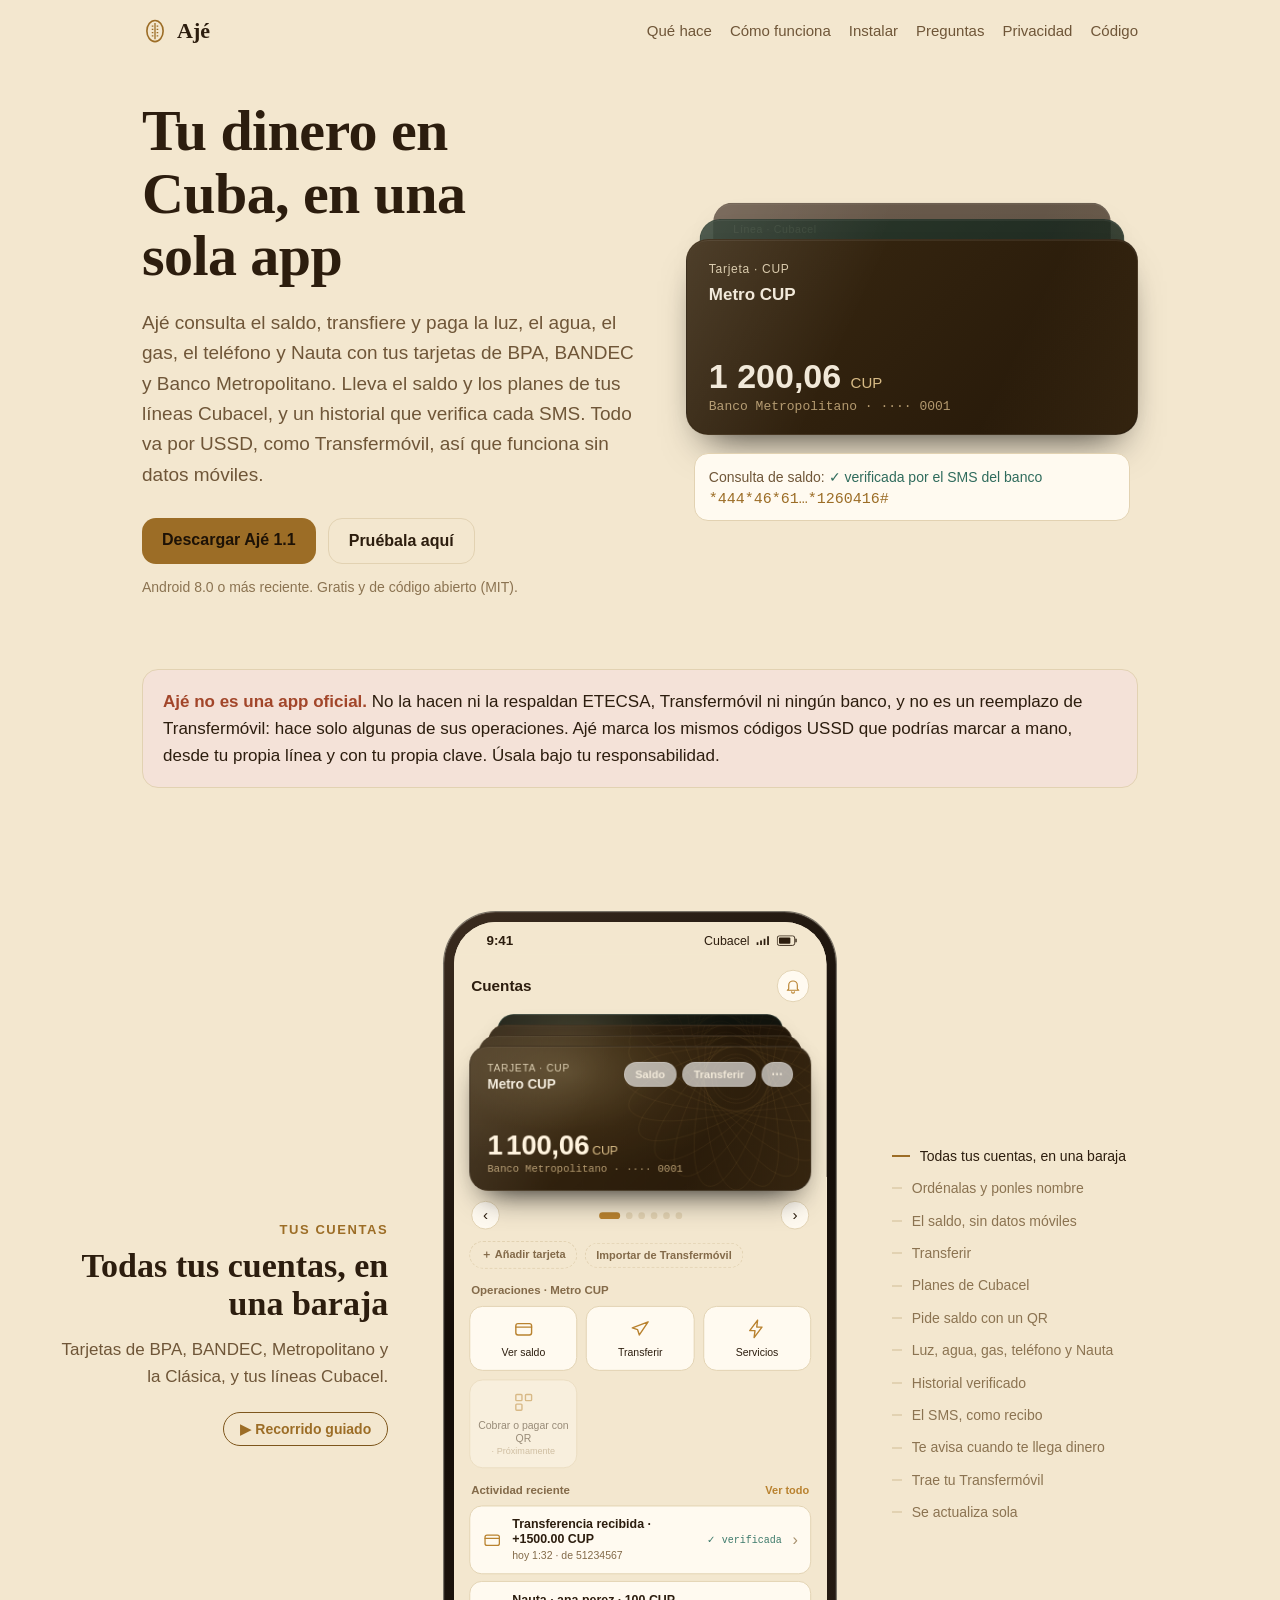
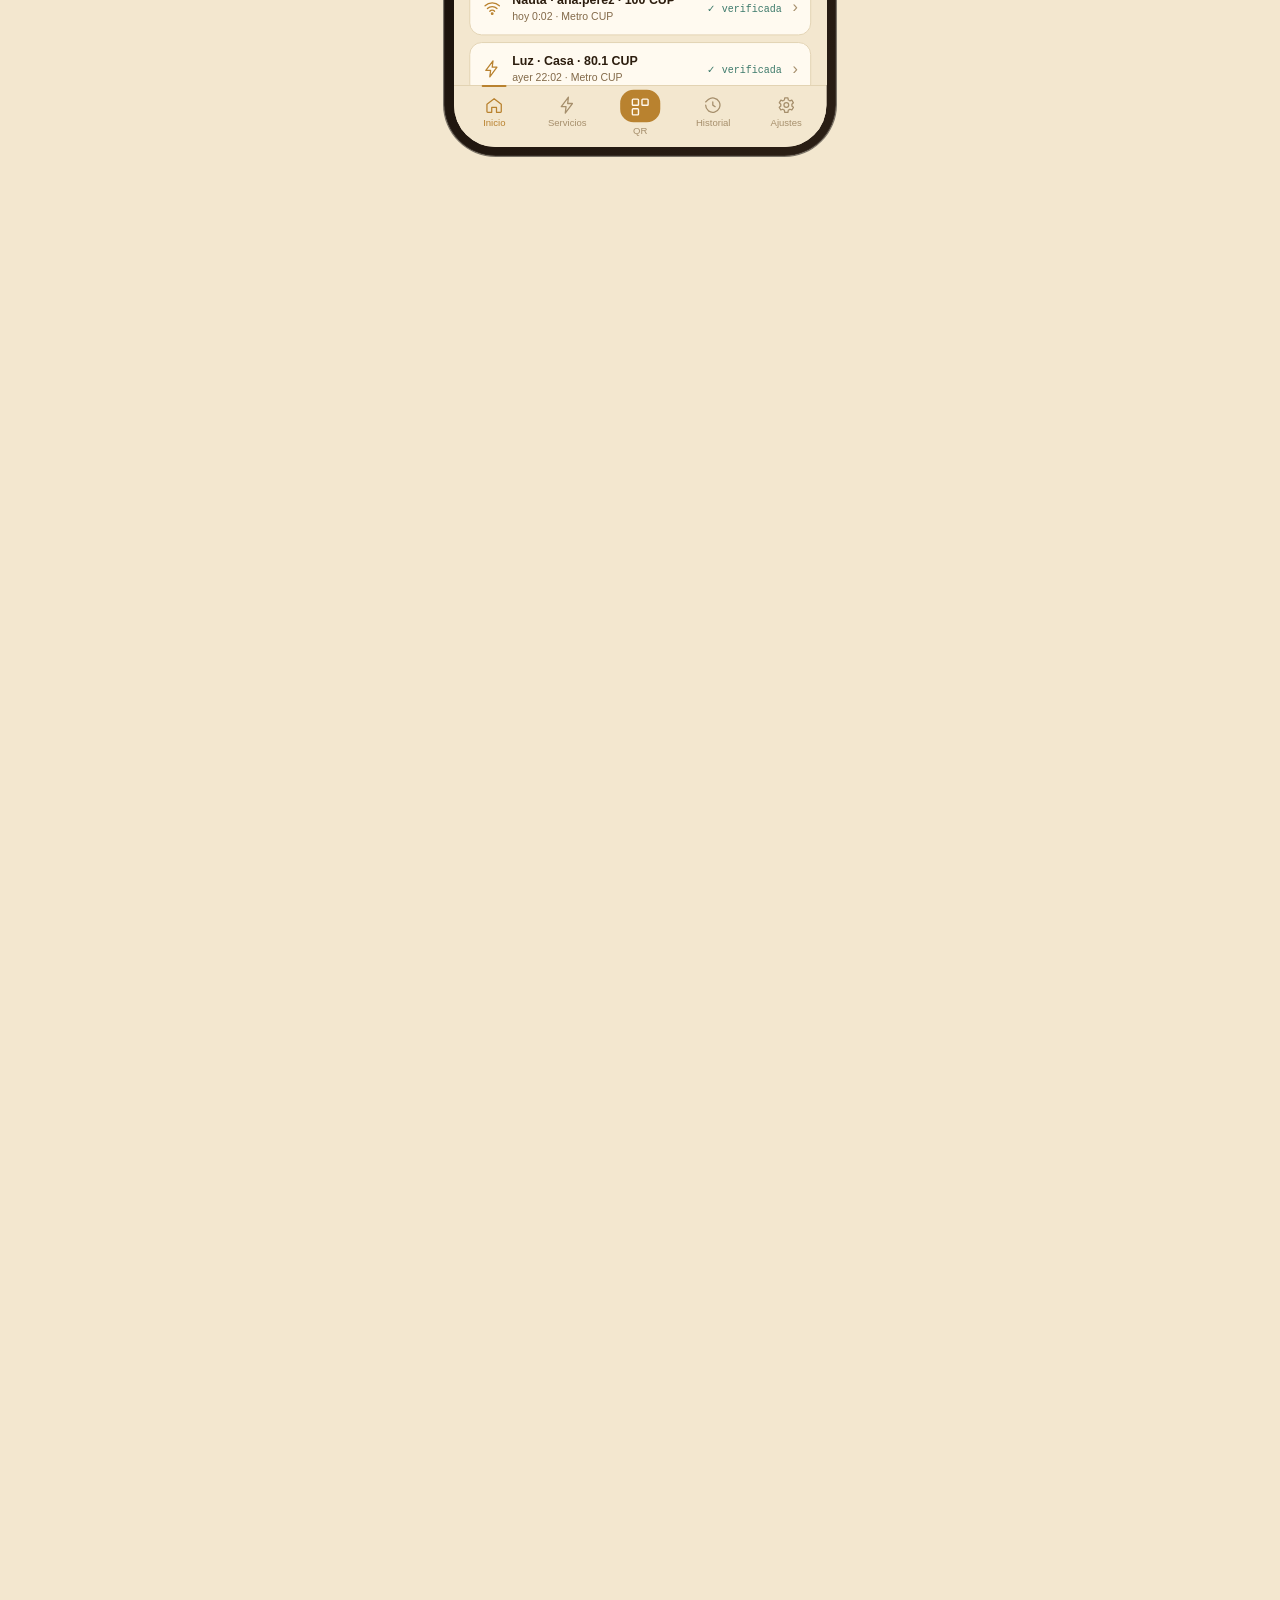
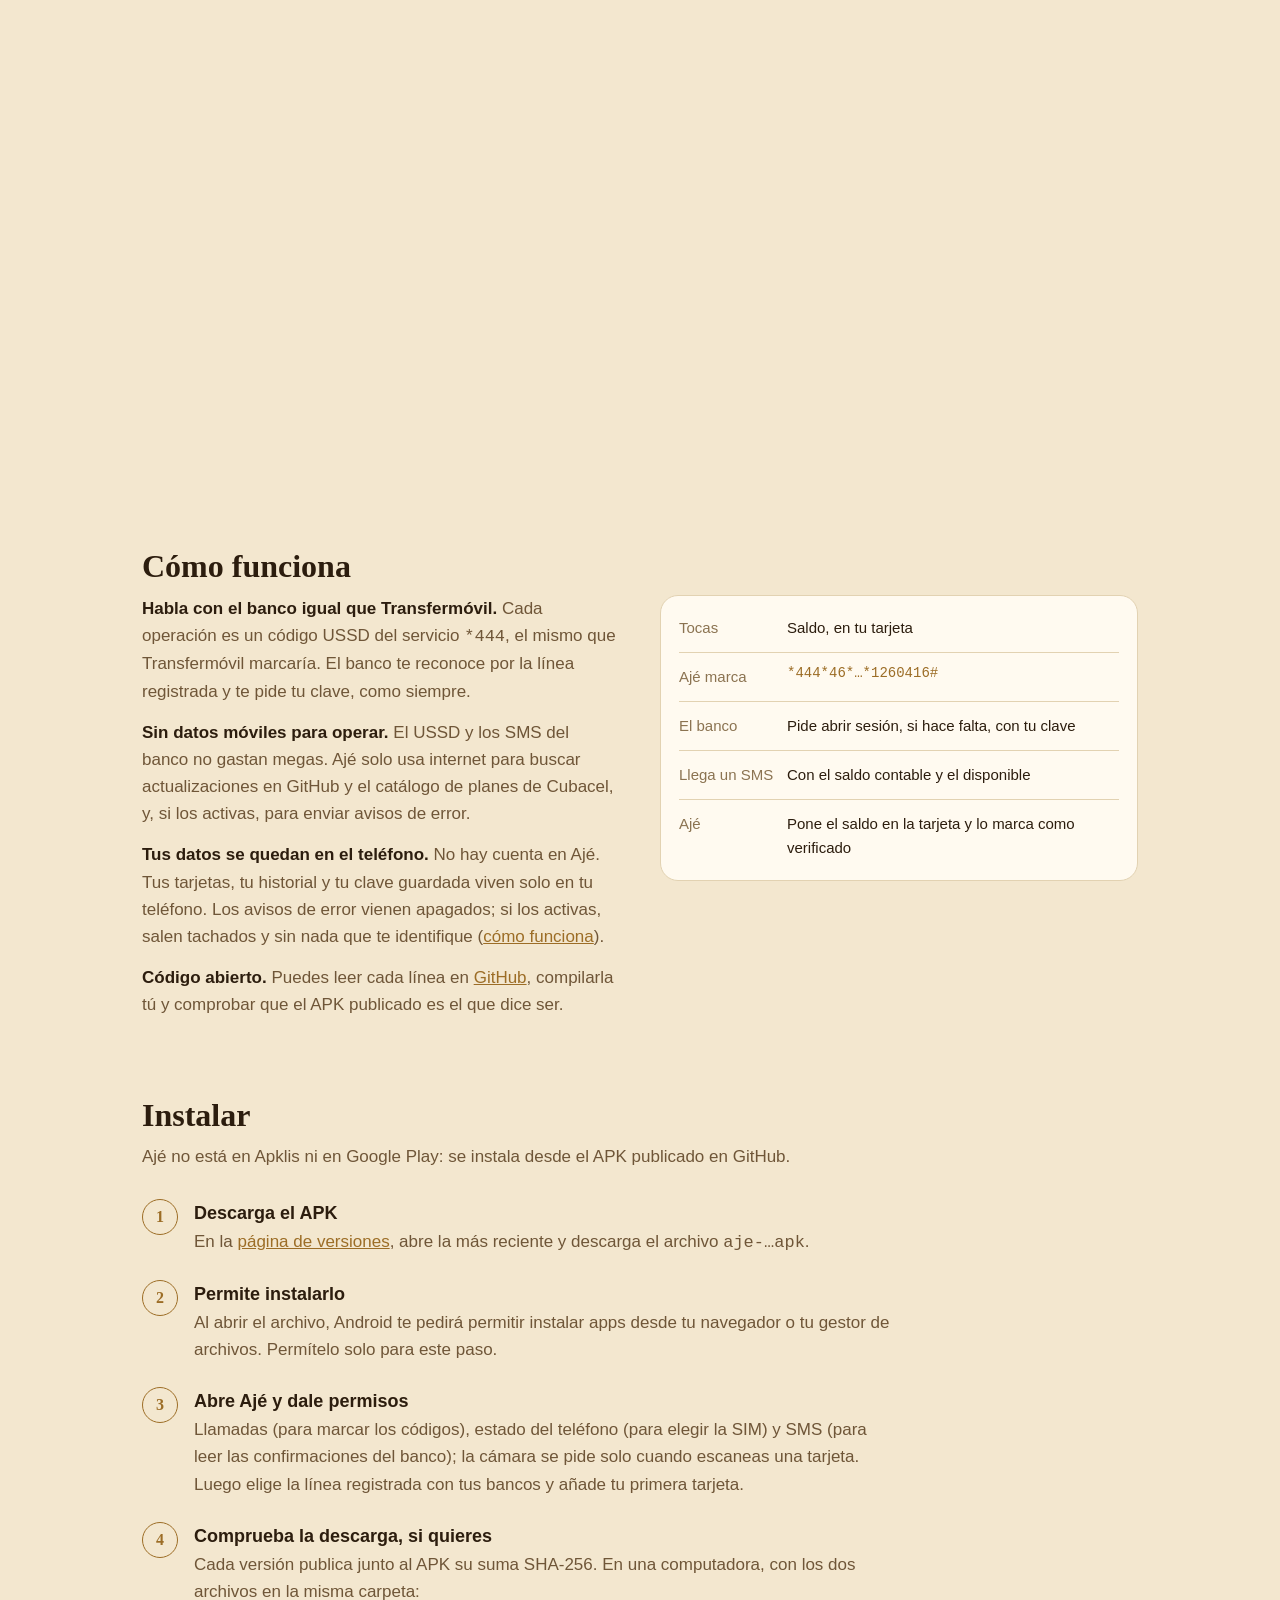
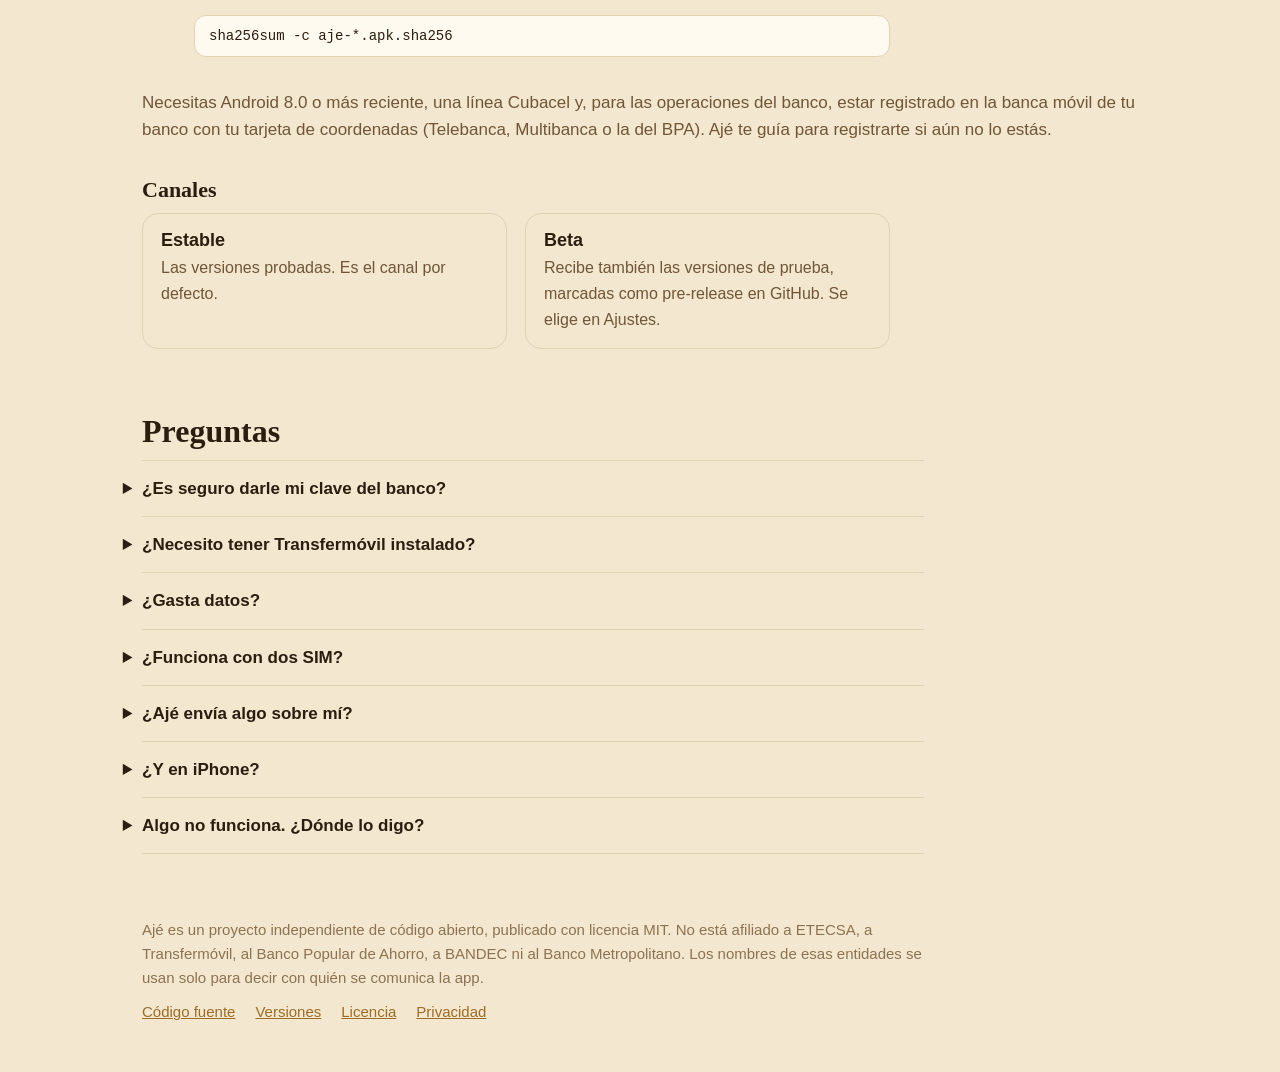
==== commit 25660d20: "docs(site): a big phone that plays each feature, and a guided tour The phone no longer takes taps: e" ====
--- a/site/index.html
+++ b/site/index.html
@@ -111,48 +111,49 @@
 footer{padding:56px 0 40px;color:var(--faint);font-size:15px}
 footer p{max-width:52em;margin:0 0 10px}
 
-/* Qué hace: chapters on the left, a phone running the demo (demo.html) on the right, as aegis's site does */
-.app{width:min(1180px,calc(100vw - 44px));margin-left:calc(50% - min(590px,50vw - 22px));display:grid;grid-template-columns:minmax(0,1fr) auto;gap:64px;align-items:start}
-.steps{max-width:560px;justify-self:end}
-.steps .intro{margin-bottom:0}
-.group{margin:0;padding:22vh 0 0}
-.eyebrow{display:block;font:600 13px var(--sans);letter-spacing:.12em;text-transform:uppercase;color:var(--gold)}
-.step{padding:14vh 0 0;min-height:46vh}
-.group+.step{padding-top:4vh}
-.step:last-child{min-height:62vh;padding-bottom:8vh}
-.step h4{font:600 25px/1.2 var(--serif);margin:0 0 12px;position:relative;transition:color .3s}
-.step h4::before{content:"";position:absolute;left:-22px;top:.6em;width:10px;height:2px;background:var(--line);transition:background .3s,width .3s}
-.step.on h4::before{background:var(--gold);width:14px}
-.step p{margin:0 0 12px;transition:color .4s}
-.step:not(.on) p,.step:not(.on) h4{color:var(--faint)}
-.step code{font:15px var(--mono);color:var(--gold)}
-.try{font:14px var(--mono);color:var(--gold);background:none;border:1px dashed var(--gold-deep);border-radius:999px;padding:6px 14px;cursor:pointer;margin-top:4px}
-.try::before{content:"▸ "}
-.try:hover{background:var(--surface)}
-.step:not(.on) .try{color:var(--faint);border-color:var(--line)}
-.stage-col{position:sticky;top:max(16px,calc((100vh - var(--ph) - 40px) / 2));display:flex;flex-direction:column;align-items:center;gap:12px}
+/* Qué hace: a sticky stage with a big phone running demo.html. Each beat is one screen of scroll;
+   reaching it shows its caption and plays its animation in the app. */
+.tour{position:relative;margin-top:40px}
+.stage{position:sticky;top:0;height:100vh;height:100svh;width:min(1180px,calc(100vw - 44px));margin-left:calc(50% - min(590px,50vw - 22px));
+  display:grid;grid-template-columns:1fr auto 1fr;align-items:center;gap:56px}
+.caption{justify-self:end;text-align:right;max-width:330px}
+.caption .eyebrow{display:block;font:600 13px var(--sans);letter-spacing:.12em;text-transform:uppercase;color:var(--gold)}
+.caption h2{font:600 34px/1.12 var(--serif);margin:10px 0 12px}
+.caption p{margin:0;color:var(--muted)}
+.caption>*{transition:opacity .3s}
+.caption.swap>*:not(.guide){opacity:0}
+.guide{margin-top:22px;font:600 14px var(--sans);color:var(--gold);background:none;border:1px solid var(--gold-deep);border-radius:999px;padding:8px 16px;cursor:pointer}
+.guide.on{background:var(--gold);color:#1d1206;border-color:var(--gold)}
 .phone{--s:.86;width:calc(410px * var(--s));height:calc(884px * var(--s));border-radius:calc(54px * var(--s));padding:calc(10px * var(--s));
-  background:linear-gradient(145deg,#3b2c1f,#120c07 40%,#2b1f15);box-shadow:0 40px 80px -30px rgba(0,0,0,.7),inset 0 0 0 1px rgba(255,255,255,.08),0 0 0 1px #000}
-.screen{width:390px;height:864px;border-radius:44px;overflow:hidden;background:var(--bg);transform:scale(var(--s));transform-origin:0 0;position:relative;display:flex;flex-direction:column}
-.status{height:34px;flex:none;display:flex;justify-content:space-between;align-items:center;padding:4px 30px 0 34px;font:600 14px var(--sans);color:var(--bone);background:#f3e7cf;color:#2c1d0e}
+  background:linear-gradient(145deg,#3b2c1f,#120c07 40%,#2b1f15);box-shadow:inset 0 0 0 1px rgba(255,255,255,.08),0 0 0 1px rgba(0,0,0,.5)}
+.screen{width:390px;height:864px;border-radius:44px;overflow:hidden;transform:scale(var(--s));transform-origin:0 0;position:relative;display:flex;flex-direction:column;background:var(--bg)}
+.status{height:34px;flex:none;display:flex;justify-content:space-between;align-items:center;padding:4px 30px 0 34px;font:600 14px var(--sans);background:#f3e7cf;color:#2c1d0e}
 .status .carrier{display:flex;gap:6px;align-items:center;font-weight:500;font-size:13px}
 .status svg{height:11px}
 @media (prefers-color-scheme:dark){.status{background:#17100a;color:#f1e8d8}}
-.screen iframe{border:0;width:390px;flex:1;display:block;background:var(--bg)}
-.hint{font-size:14px;color:var(--faint);margin:0;text-align:center}
-.reset{font:inherit;color:var(--gold);background:none;border:0;padding:0;cursor:pointer;text-decoration:underline}
+.screen iframe{border:0;width:390px;flex:1;display:block;pointer-events:none}
+.finger{position:absolute;left:0;top:0;width:44px;height:44px;border-radius:50%;pointer-events:none;opacity:0;
+  background:rgba(232,183,101,.32);border:2px solid rgba(232,183,101,.85);transition:transform .45s cubic-bezier(.2,0,0,1),opacity .25s}
+.finger.press{background:rgba(232,183,101,.6);scale:.82}
+.index{list-style:none;margin:0;padding:0;justify-self:start;font-size:14px;counter-reset:b}
+.index li{margin:0}
+.index button{font:inherit;color:var(--faint);background:none;border:0;padding:5px 0;cursor:pointer;text-align:left;display:flex;gap:10px;align-items:center}
+.index button::before{content:"";width:10px;height:2px;background:var(--line);transition:width .3s,background .3s}
+.index .on button{color:var(--bone)}
+.index .on button::before{width:18px;background:var(--gold)}
+.beats{margin-top:-100vh;margin-top:-100svh;pointer-events:none}
+.beat{height:100vh;height:100svh}
+.beat>*{position:absolute;width:1px;height:1px;overflow:hidden;clip-path:inset(50%);white-space:nowrap}
 @media (max-width:900px){
-  .app{width:auto;margin-left:0;grid-template-columns:1fr;gap:0}
-  .steps{max-width:none;justify-self:stretch}
-  .stage-col{order:-1;top:0;z-index:5;padding:10px 0 8px;background:var(--bg);margin:0 -22px;width:calc(100% + 44px)}
-  .stage-col::after{content:"";position:absolute;left:0;right:0;top:100%;height:28px;background:linear-gradient(var(--bg),transparent);pointer-events:none}
-  .stage-col .hint{display:none}
-  .group{padding-top:10vh}
-  .step{padding-top:8vh;min-height:40vh}
-  .step h4::before{display:none}
+  .stage{width:auto;margin-left:0;grid-template-columns:1fr;grid-template-rows:auto 1fr;gap:10px;align-items:start;padding:14px 0 12px}
+  .caption{justify-self:stretch;text-align:center;max-width:none;height:132px;overflow:hidden}
+  .caption h2{font-size:22px;margin:4px 0 4px;white-space:nowrap;overflow:hidden;text-overflow:ellipsis}
+  .caption p{font-size:15px;line-height:1.4;display:-webkit-box;-webkit-line-clamp:2;-webkit-box-orient:vertical;overflow:hidden;min-height:2.8em}
+  .guide{margin-top:8px;padding:5px 12px;font-size:13px}
+  .phone{justify-self:center;align-self:start}
+  .index{display:none}
 }
-@media (prefers-reduced-motion:reduce){.step p,.step h4,.step h4::before{transition:none}}
-
+@media (prefers-reduced-motion:reduce){.finger,.caption>*{transition:none}}
 @media (max-width:820px){
   .hero,.how{grid-template-columns:1fr;gap:30px}
   .features,.channels{grid-template-columns:1fr}
@@ -186,7 +187,7 @@
     <p class="lede">Ajé consulta el saldo, transfiere y paga la luz, el agua, el gas, el teléfono y Nauta con tus tarjetas de BPA, BANDEC y Banco Metropolitano. Lleva el saldo y los planes de tus líneas Cubacel, y un historial que verifica cada SMS. Todo va por USSD, como Transfermóvil, así que funciona sin datos móviles.</p>
     <div class="ctas">
       <a class="btn gold" href="https://github.com/apiad/aje/releases/latest">Descargar Ajé 1.1</a>
-      <a class="btn ghost" href="#que-hace">Pruébala aquí</a>
+      <a class="btn ghost" id="try-tour" href="#que-hace">Pruébala aquí</a>
     </div>
     <p class="small">Android 8.0 o más reciente. Gratis y de código abierto (MIT).</p>
   </div>
@@ -202,86 +203,37 @@
   <p><b>Ajé no es una app oficial.</b> No la hacen ni la respaldan ETECSA, Transfermóvil ni ningún banco, y no es un reemplazo de Transfermóvil: hace solo algunas de sus operaciones. Ajé marca los mismos códigos USSD que podrías marcar a mano, desde tu propia línea y con tu propia clave. Úsala bajo tu responsabilidad.</p>
 </div>
 
-<section id="que-hace" class="app">
-  <div class="steps">
-    <h2>Qué hace</h2>
-    <p class="intro">El teléfono de al lado es Ajé, la misma app que instalas, con datos de ejemplo. Cambia con cada párrafo, y puedes tocarlo: nada sale de esta página.</p>
-
-    <h3 class="group"><span class="eyebrow">Tus cuentas</span></h3>
-    <article class="step" data-route="home">
-      <h4>Todas tus cuentas, en una baraja</h4>
-      <p>Tus tarjetas de BPA, BANDEC y Banco Metropolitano, la Tarjeta Clásica y tus líneas Cubacel, una detrás de otra. Ajé sabe por el número de qué banco es cada tarjeta y en qué moneda está. Debajo, las operaciones de la que tienes delante y lo último que hiciste.</p>
-      <p>Añades una tarjeta con una foto: Ajé lee los 16 dígitos en el propio teléfono, y la imagen no se guarda ni se envía.</p>
-      <button class="try" type="button" data-try="next">Pasar a la tarjeta siguiente</button>
-    </article>
-    <article class="step" data-route="home">
-      <h4>Ordena y edita tus cuentas <span class="tag">nuevo en 1.1</span></h4>
-      <p>Cambia el alias de una cuenta, muévela en la baraja, elige cuál va primero y en cada lista de tarjetas, o quítala. A las líneas también les pones nombre, o las escondes.</p>
-      <button class="try" type="button" data-try="edit">Abrir la edición de esta tarjeta</button>
-    </article>
-    <article class="step" data-route="home">
-      <h4>El saldo, sin datos móviles</h4>
-      <p>Tocas Saldo y Ajé marca el código USSD del servicio <code>*444</code>, el mismo que Transfermóvil. Si el banco pide abrir sesión, escribes tu clave; cuando llega el SMS del banco, el saldo aparece en la tarjeta y queda verificado.</p>
-      <p>Si quieres, Ajé recuerda la clave cifrada en el teléfono y pide tu huella cada vez que la usa. Caduca a los 180 días.</p>
-      <button class="try" type="button" data-try="balance">Consultar el saldo (cualquier clave de 4 dígitos sirve aquí)</button>
-    </article>
-
-    <h3 class="group"><span class="eyebrow">Mover dinero</span></h3>
-    <article class="step" data-route="transfer?card={card}">
-      <h4>Transferencias</h4>
-      <p>Escribe la tarjeta de destino o escanéala con la cámara, y el monto. La operación termina en el marcador del teléfono, donde confirmas con 1, como siempre. El SMS del banco la verifica y deja en la tarjeta el saldo que te queda.</p>
-    </article>
-    <article class="step" data-route="plans?sub=3">
-      <h4>Saldo, planes y saldo entre líneas</h4>
-      <p>Saldo, datos, minutos, SMS y vencimiento de cada SIM, prepago o pospago. Compras un plan del catálogo de Cubacel con el saldo de la línea, y pasas saldo a un número o a un contacto. El SMS de Cubacel confirma cada compra y cada envío.</p>
-    </article>
-    <article class="step" data-route="line-charge?sub=4">
-      <h4>Pide saldo con un QR</h4>
-      <p>Ajé dibuja un QR con tu número y el monto. Quien lo escanea con su Ajé te pasa el saldo sin escribir nada, y tu cobro se cierra solo cuando llega el SMS de Cubacel.</p>
-      <button class="try" type="button" data-try="qr">Escanear un QR de ejemplo</button>
-    </article>
-
-    <h3 class="group"><span class="eyebrow">Pagar servicios</span></h3>
-    <article class="step" data-route="pay">
-      <h4>Luz, agua, gas, teléfono y Nauta <span class="tag">nuevo en 1.1</span></h4>
-      <p>Guardas una vez cada cuenta, escribiendo el número o escaneándolo de la factura. Ajé pregunta al banco si debes, te dice cuánto, y pagas con un toque. La pestaña Servicios muestra por cuenta si debes, si pagaste o si toca revisar.</p>
-      <p>El SMS del banco verifica cada pago y dice cuánto se cobró de verdad, con el descuento si lo hubo. Las cuentas de un respaldo de Transfermóvil se ofrecen solas.</p>
-    </article>
-
-    <h3 class="group"><span class="eyebrow">Saber qué pasó</span></h3>
-    <article class="step" data-route="history">
-      <h4>Historial verificado</h4>
-      <p>Cada operación queda anotada, y se marca como verificada cuando llega el SMS que la confirma. Si el teléfono estaba apagado o Ajé cerrada, Revisar SMS lee los SMS de las últimas 72 horas y pone al día el historial. <span class="tag">nuevo en 1.1</span></p>
-    </article>
-    <article class="step" data-route="history/{receipt}">
-      <h4>El SMS, como recibo <span class="tag">nuevo en 1.1</span></h4>
-      <p>Toca una operación verificada y ves su recibo: qué se pagó, a quién, el número de transacción. Es discreto por defecto: esconde tu nombre y tu saldo, para enseñarlo o compartirlo sin más.</p>
-    </article>
-    <article class="step" data-route="inbox">
-      <h4>Te avisa cuando te llega dinero</h4>
-      <p>Una transferencia a tu tarjeta, saldo o una recarga internacional en tu línea, un plan regalado: Ajé lee el SMS, te avisa aunque la app esté cerrada, con el nombre del contacto si lo tienes, y lo anota en el historial.</p>
-      <button class="try" type="button" data-try="received">Simular una transferencia recibida</button>
-    </article>
-
-    <h3 class="group"><span class="eyebrow">Sin empezar de cero</span></h3>
-    <article class="step" data-route="import">
-      <h4>Trae tu Transfermóvil</h4>
-      <p>Abre el respaldo que Transfermóvil guarda en el teléfono y Ajé toma tus tarjetas, tus destinatarios y tus contratos de servicios. Las tarjetas que ya usabas en ese teléfono llegan listas, sin volver a registrarlas.</p>
-    </article>
-    <article class="step" data-route="settings">
-      <h4>Se actualiza, y trabaja aunque no la abras <span class="tag">nuevo en 1.1</span></h4>
-      <p>Ajé busca versiones nuevas en GitHub y te las ofrece tras comprobar que vienen firmadas por el proyecto. Ahora lo hace también en segundo plano: una notificación te avisa de una versión nueva aunque no abras la app. Eliges el canal estable o el beta en Ajustes.</p>
-    </article>
-  </div>
-
-  <div class="stage-col">
-    <div class="phone" id="phone">
-      <div class="screen">
-        <div class="status" aria-hidden="true"><span>9:41</span><span class="carrier">Cubacel <svg viewBox="0 0 18 12"><path d="M1 11h2V8H1zm4 0h2V6H5zm4 0h2V4H9zm4 0h2V1h-2z" fill="currentColor"/></svg> <svg viewBox="0 0 24 12"><rect x=".5" y=".5" width="20" height="11" rx="2.5" fill="none" stroke="currentColor"/><rect x="2.5" y="2.5" width="13" height="7" rx="1" fill="currentColor"/><path d="M22 4v4" stroke="currentColor" stroke-width="1.5"/></svg></span></div>
-        <iframe id="demo" src="demo.html#/home" title="Ajé con datos de ejemplo" allow="camera 'none'; microphone 'none'" loading="eager"></iframe>
+<section id="que-hace" class="tour" aria-label="Qué hace Ajé, en la app">
+  <div class="stage">
+    <div class="caption" aria-live="polite">
+      <span class="eyebrow" id="cap-eyebrow"></span>
+      <h2 id="cap-title"></h2>
+      <p id="cap-text"></p>
+      <button type="button" class="guide" id="guide">▶ Recorrido guiado</button>
+    </div>
+    <div class="phone" id="phone" aria-hidden="true">
+      <div class="screen" id="screen">
+        <div class="status"><span>9:41</span><span class="carrier">Cubacel <svg viewBox="0 0 18 12"><path d="M1 11h2V8H1zm4 0h2V6H5zm4 0h2V4H9zm4 0h2V1h-2z" fill="currentColor"/></svg> <svg viewBox="0 0 24 12"><rect x=".5" y=".5" width="20" height="11" rx="2.5" fill="none" stroke="currentColor"/><rect x="2.5" y="2.5" width="13" height="7" rx="1" fill="currentColor"/><path d="M22 4v4" stroke="currentColor" stroke-width="1.5"/></svg></span></div>
+        <iframe id="demo" src="demo.html#/home" title="Ajé con datos de ejemplo" tabindex="-1" allow="camera 'none'; microphone 'none'"></iframe>
+        <div class="finger" id="finger"></div>
       </div>
     </div>
-    <p class="hint">Ajé de verdad, con datos inventados. <button type="button" class="reset" data-try="reset">Empezar de nuevo</button></p>
+    <ol class="index" id="index" aria-label="Pasos"></ol>
+  </div>
+
+  <div class="beats">
+    <article class="beat" data-play="deck" data-eyebrow="Tus cuentas"><h3>Todas tus cuentas, en una baraja</h3><p>Tarjetas de BPA, BANDEC, Metropolitano y la Clásica, y tus líneas Cubacel.</p></article>
+    <article class="beat" data-play="edit" data-eyebrow="Tus cuentas" data-new><h3>Ordénalas y ponles nombre</h3><p>Alias, orden, la tarjeta por defecto, o quitarla.</p></article>
+    <article class="beat" data-play="balance" data-eyebrow="Tus cuentas"><h3>El saldo, sin datos móviles</h3><p>Ajé marca el USSD del banco y el SMS lo verifica.</p></article>
+    <article class="beat" data-play="transfer" data-eyebrow="Mover dinero"><h3>Transferir</h3><p>Confirmas en el marcador, como siempre; el SMS del banco la verifica.</p></article>
+    <article class="beat" data-play="plans" data-eyebrow="Mover dinero"><h3>Planes de Cubacel</h3><p>Del catálogo, con el saldo de la línea; Cubacel confirma por SMS.</p></article>
+    <article class="beat" data-play="charge" data-eyebrow="Mover dinero"><h3>Pide saldo con un QR</h3><p>Quien lo escanea te paga, y el cobro se cierra solo.</p></article>
+    <article class="beat" data-play="pay" data-eyebrow="Pagar servicios" data-new><h3>Luz, agua, gas, teléfono y Nauta</h3><p>Ajé pregunta si debes y pagas con un toque.</p></article>
+    <article class="beat" data-play="settle" data-eyebrow="Saber qué pasó" data-new><h3>Historial verificado</h3><p>Revisar SMS pone al día lo que pasó con la app cerrada.</p></article>
+    <article class="beat" data-play="receipt" data-eyebrow="Saber qué pasó" data-new><h3>El SMS, como recibo</h3><p>Discreto: esconde tu nombre y tu saldo.</p></article>
+    <article class="beat" data-play="received" data-eyebrow="Saber qué pasó"><h3>Te avisa cuando te llega dinero</h3><p>Aunque la app esté cerrada, con el nombre del contacto.</p></article>
+    <article class="beat" data-play="import" data-eyebrow="Sin empezar de cero"><h3>Trae tu Transfermóvil</h3><p>Tarjetas, destinatarios y contratos, desde su respaldo.</p></article>
+    <article class="beat" data-play="settings" data-eyebrow="Sin empezar de cero" data-new><h3>Se actualiza sola</h3><p>Busca versiones firmadas, ahora también en segundo plano.</p></article>
   </div>
 </section>
 
@@ -361,60 +313,233 @@
 </footer>
 </div>
 <script>
-// The phone runs demo.html, the app against its mock. Each chapter moves it to its screen;
-// a "try" button does one thing in it, the way a finger would.
+// Qué hace: the phone runs demo.html, the app against its mock. Each beat plays a short script in it,
+// a finger tapping and typing as a person would. The guided tour plays them in order and scrolls on;
+// any scroll, key or touch by the visitor ends the tour.
 (() => {
   const frame = document.getElementById("demo");
   const phone = document.getElementById("phone");
-  const steps = [...document.querySelectorAll(".step")];
+  const finger = document.getElementById("finger");
+  const caption = document.querySelector(".caption");
+  const guide = document.getElementById("guide");
+  const index = document.getElementById("index");
+  const beats = [...document.querySelectorAll(".beat")];
+  const STOP = Symbol("stop");
   const app = () => frame.contentWindow;
-  const ready = () => app()?.ajeDev?.store;
-  const state = () => app().ajeDev.store.state;
-  const fill = (r) => r.replace("{card}", () => state().cards[0].id)
-    .replace("{receipt}", () => (state().attempts.find((a) => a.op === "41") ?? state().attempts[0]).id);
-  const go = (r) => { if (ready()) app().location.hash = "#/" + fill(r); };
-  const q = (sel) => app().document.querySelector(sel);
-  const later = (fn) => setTimeout(fn, 450);
-  const front = () => `#deck .acct[data-id="card:${state().cards[0].id}"]`;
-  const TRY = {
-    next: () => q('#deck [aria-label="Cuenta siguiente"]')?.click(),
-    edit: () => { go("home"); later(() => q(`${front()} [data-action="edit"]`)?.click()); },
-    balance: () => { go("home"); later(() => q(`${front()} [data-action="balance"]`)?.click()); },
-    qr: () => { go("qr"); later(() => app().dispatchEvent(new (app().CustomEvent)("aje-qr", { detail: "aje:saldo?v=1&n=56666666&m=150&a=Ana" }))); },
-    received: () => { app().ajeDev.bridge.cardReceived(); later(() => go("inbox")); },
-    reset: () => { frame.src = "demo.html#/" + (current?.dataset.route ?? "home").replace(/[?/].*/, ""); },
+  const doc = () => app().document;
+  const dev = () => app()?.ajeDev;
+  const q = (sel) => doc().querySelector(sel);
+  const all = (sel) => [...doc().querySelectorAll(sel)];
+  const withText = (sel, text) => all(sel).find((e) => e.textContent.includes(text));
+  const sleep = (ms, t) => new Promise((ok, no) => setTimeout(() => (t.dead ? no(STOP) : ok()), ms));
+  async function until(fn, t, ms = 12000) {
+    for (const end = Date.now() + ms; ;) {
+      if (t.dead) throw STOP;
+      const v = fn();
+      if (v) return v;
+      if (Date.now() > end) throw new Error("timed out");
+      await sleep(120, t);
+    }
+  }
+  // A wait that may run out without ending the play; stopping still ends it.
+  const soft = (p) => p.catch((e) => { if (e === STOP) throw e; });
+  const go = (r) => { app().location.hash = "#/" + r; };
+  const esc = () => doc().dispatchEvent(new (app().KeyboardEvent)("keydown", { key: "Escape" }));
+  const lift = () => { finger.style.opacity = "0"; };
+  const card = () => dev().store.state.cards[0].id;
+  const front = () => `#deck .acct[data-id="card:${card()}"]`;
+
+  async function tap(target, t) {
+    const el = typeof target === "string" ? await until(() => q(target), t) : target;
+    if (!el) throw new Error(`nothing to tap: ${target}`);
+    el.scrollIntoView({ block: "nearest" });
+    await sleep(60, t);
+    const r = el.getBoundingClientRect();
+    finger.style.opacity = "1";
+    finger.style.transform = `translate(${r.left + r.width / 2 - 22}px,${34 + r.top + r.height / 2 - 22}px)`;
+    await sleep(520, t);
+    finger.classList.add("press");
+    await sleep(150, t);
+    finger.classList.remove("press");
+    el.click();
+    await sleep(380, t);
+  }
+  async function type(sel, text, t) {
+    const el = await until(() => q(sel), t);
+    await tap(el, t);
+    const put = (v) => { el.value = v; el.dispatchEvent(new (app().Event)("input", { bubbles: true })); };
+    put("");
+    for (const ch of text) { put(el.value + ch); await sleep(75, t); }
+    await sleep(250, t);
+  }
+  // The PIN sheet comes when the mock's bank asks for a session; any four digits open it.
+  async function pinIfAsked(t) {
+    await soft(until(() => q("#sheet"), t, 3000));
+    const seen = await soft(until(() => q("#pin") || q('#bill-result:not([data-state="sent"])') || !q("#sheet"), t, 8000));
+    if (seen?.id === "pin") { await type("#pin", "1234", t); await tap("#pin-submit", t); }
+    lift();
+  }
+  const TRANSFER_SMS = "Banco Metropolitano:  La Transferencia fue completada. \n Fecha: 1/2/2026 \n Beneficiario: 9200XXXXXXXX0001 \n" +
+    " Ordenante: CUP \n Monto: 100.00 CUP \n Nro. Transaccion: AB0000XYZ0001 \n Saldo restante: CR 1134.56 CUP ";
+
+  const PLAYS = {
+    async deck(t) {
+      go("home"); await sleep(900, t);
+      for (let i = 0; i < 3; i++) { await tap('#deck [aria-label="Cuenta siguiente"]', t); await sleep(650, t); }
+      for (let i = 0; i < 3; i++) await tap('#deck [aria-label="Cuenta anterior"]', t);
+    },
+    async edit(t) {
+      go("home"); await sleep(900, t);
+      await tap(`${front()} [data-action="edit"]`, t); await sleep(500, t);
+      await type("#edit-alias", "Metro casa", t);
+      await tap("#edit-save", t); lift();
+      await soft(until(() => !q("#sheet"), t, 4000)); await sleep(1200, t);
+    },
+    async balance(t) {
+      go("home"); await sleep(900, t);
+      await tap(`${front()} [data-action="balance"]`, t);
+      await pinIfAsked(t);
+      await soft(until(() => !q("#sheet"), t, 12000)); await sleep(1500, t);
+    },
+    async transfer(t) {
+      go(`transfer?card=${card()}`); await sleep(900, t);
+      await type("#tr-to", "9200 9500 0000 0001", t);
+      await type("#tr-amount", "100", t);
+      await tap("#tr-submit", t); lift();
+      await soft(until(() => q("#sheet .status")?.textContent.includes("marcador"), t, 6000)); await sleep(1600, t);
+      dev().bridge.injectSms("PAGOxMOVIL", TRANSFER_SMS);
+      await soft(until(() => q("#sheet .status")?.textContent.includes("Verificada"), t, 8000)); await sleep(2000, t);
+    },
+    async plans(t) {
+      go("plans?sub=3"); await sleep(1000, t);
+      await tap("#plan-1-2", t); await sleep(900, t);
+      await tap("#plan-buy", t); lift();
+      await soft(until(() => q('#plan-result[data-outcome="bought"]'), t, 12000)); await sleep(2000, t);
+    },
+    async charge(t) {
+      go("line-charge?sub=3"); await sleep(1000, t);
+      if (q("#lc-number")) await type("#lc-number", "5555 5555", t);
+      if (q("#lc-amount")) await type("#lc-amount", "25", t);
+      await tap("#lc-show", t); lift(); await sleep(2200, t);
+      dev().bridge.lineReceived();
+      await soft(until(() => q("#lc-status")?.textContent.includes("Recibido"), t, 8000)); await sleep(2000, t);
+    },
+    async pay(t) {
+      go("pay"); await sleep(1000, t);
+      const row = () => all("#bills [data-bill]").find((r) => r.textContent.includes("Casa"));
+      await tap(row().querySelector("[data-debt]"), t);
+      await pinIfAsked(t);
+      await soft(until(() => !q("#sheet"), t, 12000)); await sleep(1100, t);
+      const pay = row()?.querySelector("[data-pay]");
+      if (pay) { await tap(pay, t); lift(); await soft(until(() => !q("#sheet"), t, 12000)); }
+      await sleep(2000, t);
+    },
+    async settle(t) {
+      go("history"); await sleep(1000, t);
+      await tap("#settle", t); lift();
+      await soft(until(() => q("#settle-note")?.textContent.trim(), t, 8000)); await sleep(2400, t);
+    },
+    async receipt(t) {
+      go("history"); await sleep(900, t);
+      await tap(all('#history .row[data-state="verified"]').find((r) => r.textContent.trim().startsWith("Luz")), t);
+      lift(); await sleep(2600, t);
+    },
+    async received(t) {
+      go("home"); await sleep(1000, t);
+      dev().bridge.cardReceived();
+      await soft(until(() => q("#bell .count"), t, 6000)); await sleep(1000, t);
+      await tap("#bell", t); lift(); await sleep(2600, t);
+    },
+    async import(t) { go("import"); await sleep(2600, t); },
+    async settings(t) {
+      go("settings"); await sleep(1000, t);
+      const check = withText("#settings button", "Buscar actualización");
+      if (check) { await tap(check, t); lift(); }
+      await sleep(2400, t);
+    },
   };
-  let current = null;
-  function show(step) {
-    if (step === current) return;
-    current = step;
-    for (const s of steps) s.classList.toggle("on", s === step);
-    go(step.dataset.route);
-  }
-  for (const b of document.querySelectorAll("[data-try]")) b.addEventListener("click", () => {
-    const step = b.closest(".step");
-    if (step) show(step);
-    if (ready() || b.dataset.try === "reset") TRY[b.dataset.try]();
+
+  let current = -1;
+  let run = { dead: true };
+  let touring = false;
+  async function play(i) {
+    run.dead = true;
+    const t = (run = { dead: false });
+    lift();
+    try {
+      await until(() => dev()?.store, t, 20000);
+      esc();
+      await PLAYS[beats[i].dataset.play](t);
+    } catch (e) {
+      if (e === STOP) return;
+      console.warn("demo:", beats[i].dataset.play, e);
+    }
+    lift();
+    if (touring && !t.dead) advance(i);
+  }
+  function show(i) {
+    if (i === current) return;
+    current = i;
+    const b = beats[i];
+    caption.classList.add("swap");
+    setTimeout(() => {
+      document.getElementById("cap-eyebrow").textContent = b.dataset.eyebrow + ("new" in b.dataset ? " · nuevo en 1.1" : "");
+      document.getElementById("cap-title").textContent = b.querySelector("h3").textContent;
+      document.getElementById("cap-text").textContent = b.querySelector("p").textContent;
+      caption.classList.remove("swap");
+    }, 200);
+    [...index.children].forEach((li, k) => li.classList.toggle("on", k === i));
+    play(i);
+  }
+  const top = (i) => beats[i].getBoundingClientRect().top + scrollY;
+  const smooth = () => (matchMedia("(prefers-reduced-motion: reduce)").matches ? "auto" : "smooth");
+  function pick() {
+    const i = Math.floor((scrollY - top(0)) / innerHeight + 0.5);
+    show(Math.max(0, Math.min(beats.length - 1, i)));
+  }
+  function setTour(on) {
+    touring = on;
+    guide.classList.toggle("on", on);
+    guide.textContent = on ? "■ Detener el recorrido" : "▶ Recorrido guiado";
+  }
+  function advance(i) {
+    if (i + 1 >= beats.length) return setTour(false);
+    setTimeout(() => { if (touring) scrollTo({ top: top(i + 1), behavior: smooth() }); }, 700);
+  }
+  function startTour() {
+    setTour(true);
+    if (Math.abs(scrollY - top(0)) < 4 && current === 0) return play(0);
+    current = -1;
+    scrollTo({ top: top(0), behavior: smooth() });
+  }
+  // The visitor's own hand ends the tour; the tour's scrolling makes none of these events.
+  for (const ev of ["wheel", "touchstart", "keydown", "mousedown"]) addEventListener(ev, (e) => {
+    if (touring && !(ev === "mousedown" && e.target.closest?.("#guide, #try-tour"))) setTour(false);
+  }, { passive: true });
+  guide.addEventListener("click", () => (touring ? setTour(false) : startTour()));
+  for (const a of document.querySelectorAll("#try-tour")) a.addEventListener("click", (e) => { e.preventDefault(); startTour(); });
+
+  beats.forEach((b, k) => {
+    const li = document.createElement("li");
+    const btn = document.createElement("button");
+    btn.type = "button";
+    btn.textContent = b.querySelector("h3").textContent;
+    btn.addEventListener("click", () => { setTour(false); scrollTo({ top: top(k), behavior: smooth() }); });
+    li.append(btn);
+    index.append(li);
   });
-  // The step whose text crosses the middle of the window, or the phone's top edge on a narrow screen.
-  function pick() {
-    const line = matchMedia("(max-width:900px)").matches ? phone.getBoundingClientRect().bottom + innerHeight * .18 : innerHeight / 2;
-    let best = steps[0];
-    for (const s of steps) if (s.getBoundingClientRect().top < line) best = s;
-    show(best);
-  }
-  addEventListener("scroll", () => requestAnimationFrame(pick), { passive: true });
-  frame.addEventListener("load", () => {
-    const wait = setInterval(() => { if (ready()) { clearInterval(wait); const r = current?.dataset.route; current = null; if (r) pick(); } }, 100);
-  });
-  // The phone fits the window's height, or half of it on a narrow screen.
+
+  // The phone fills the window's height beside the caption, or below it on a narrow screen.
   function fit() {
     const narrow = matchMedia("(max-width:900px)").matches;
-    const s = Math.min(narrow ? (innerHeight * .5) / 884 : (innerHeight - 70) / 884, narrow ? .62 : .9, (innerWidth - 44) / 410);
+    const room = narrow ? innerHeight - caption.offsetHeight - 40 : innerHeight - 56;
+    const s = Math.max(.4, Math.min(room / 884, (innerWidth - 24) / 410, 1));
     phone.style.setProperty("--s", s.toFixed(3));
-    document.documentElement.style.setProperty("--ph", `${Math.round(884 * s)}px`);
-  }
+  }
+  addEventListener("scroll", () => requestAnimationFrame(pick), { passive: true });
   addEventListener("resize", () => { fit(); pick(); });
+  // A reload of the frame (not expected, but cheap) replays the beat on screen.
+  frame.addEventListener("load", () => { if (current >= 0) play(current); });
   fit();
   pick();
 })();
